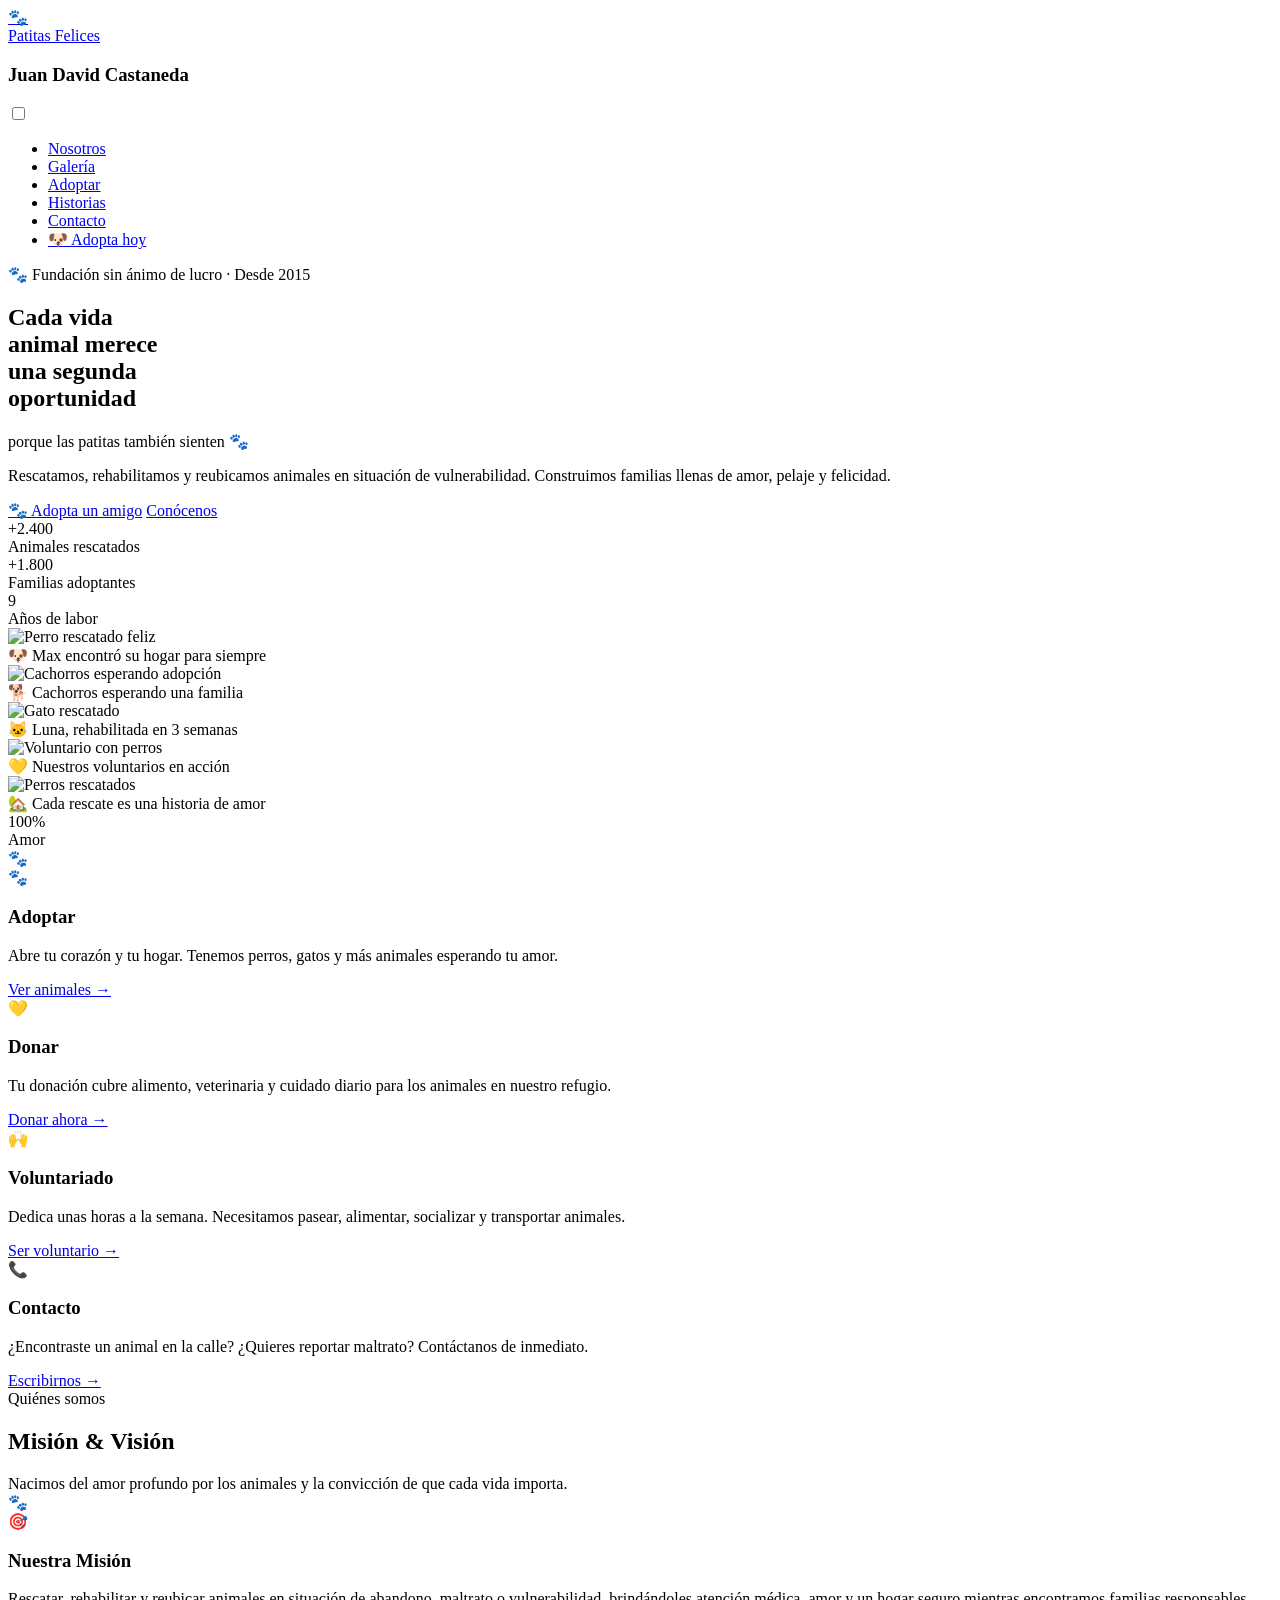
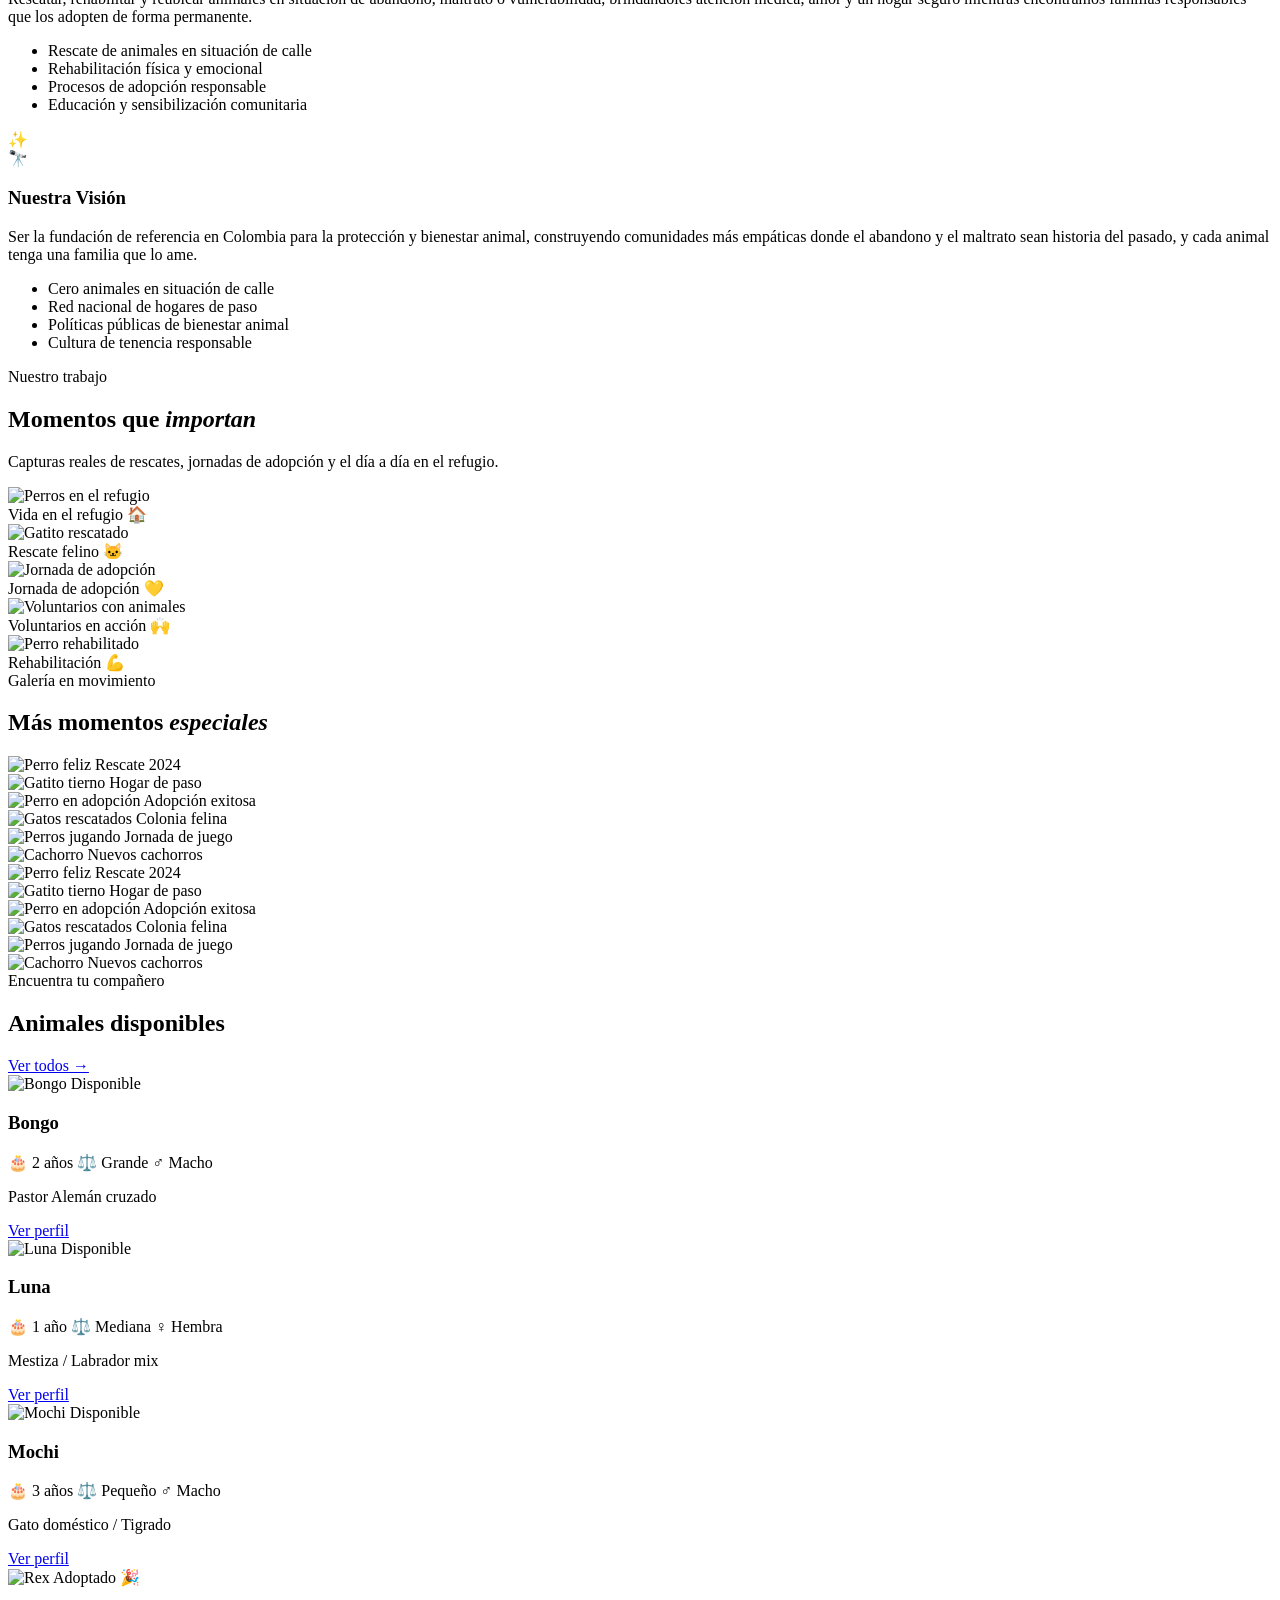
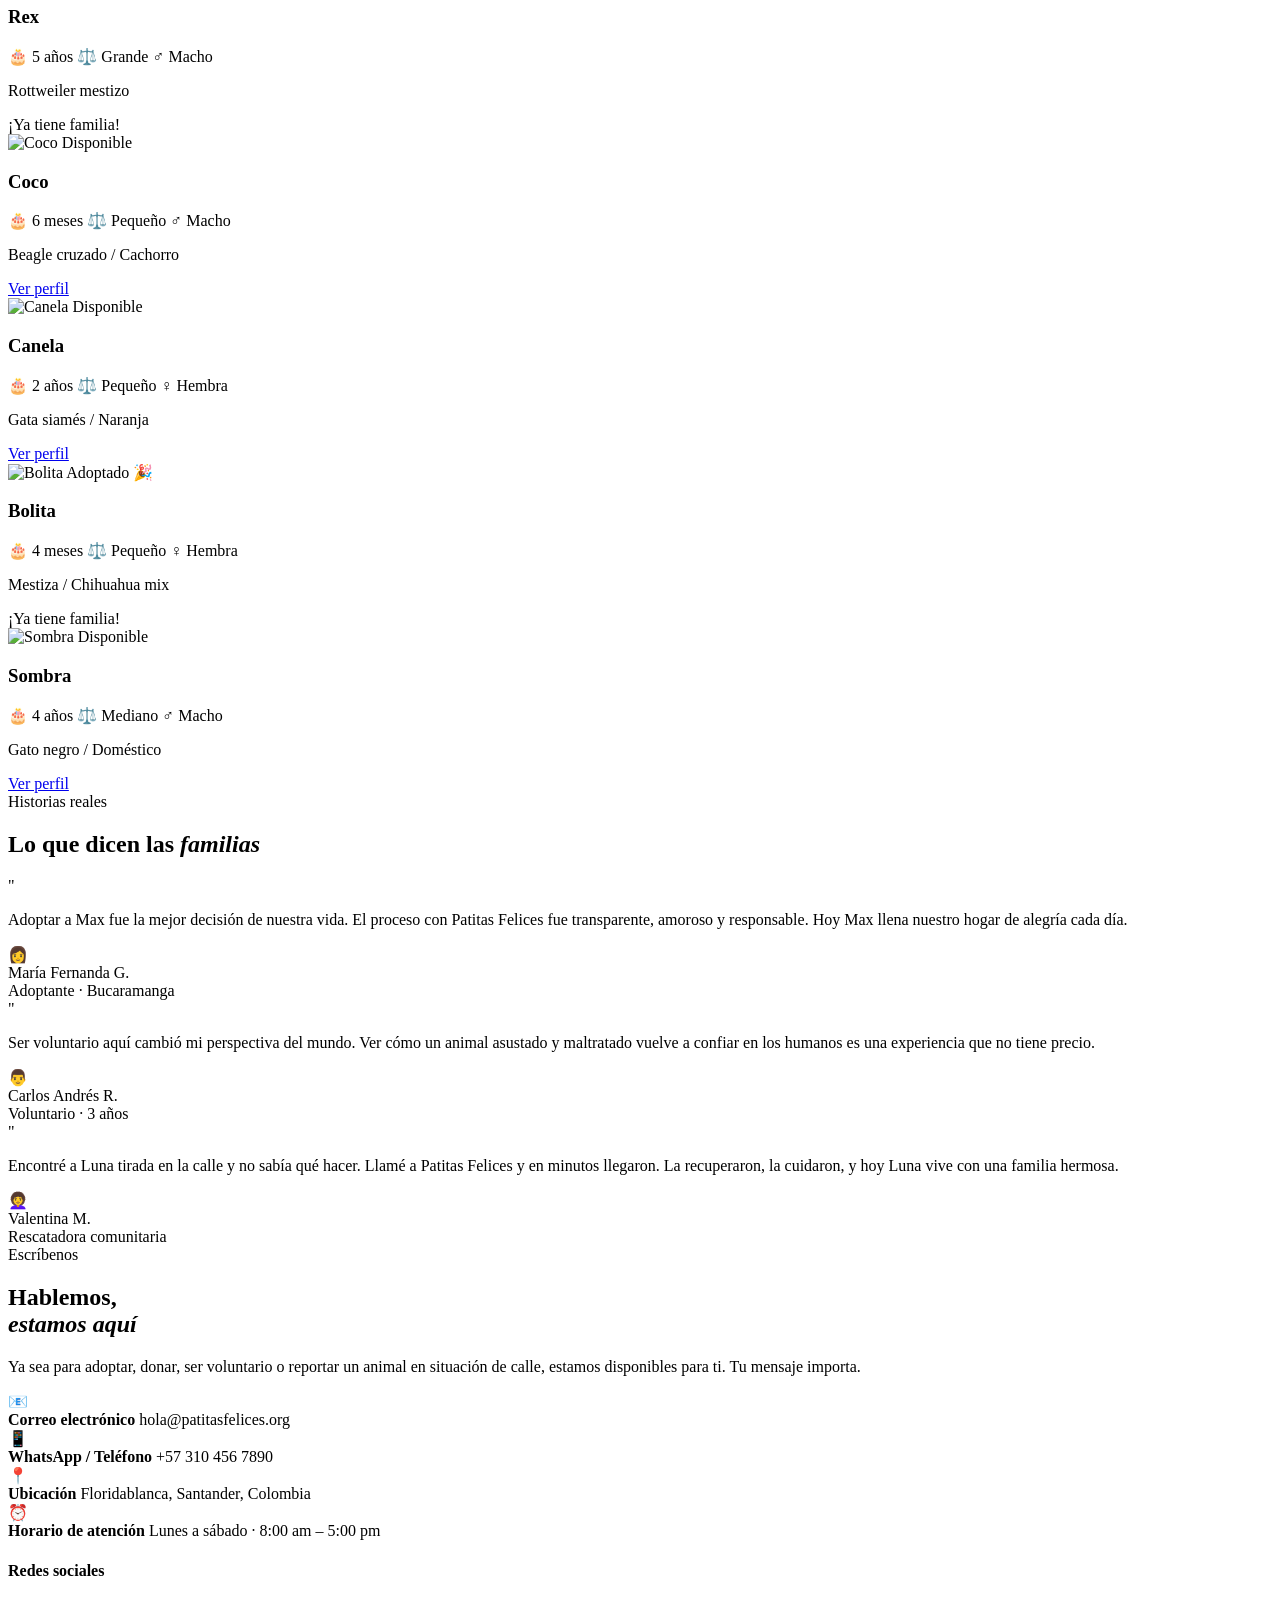
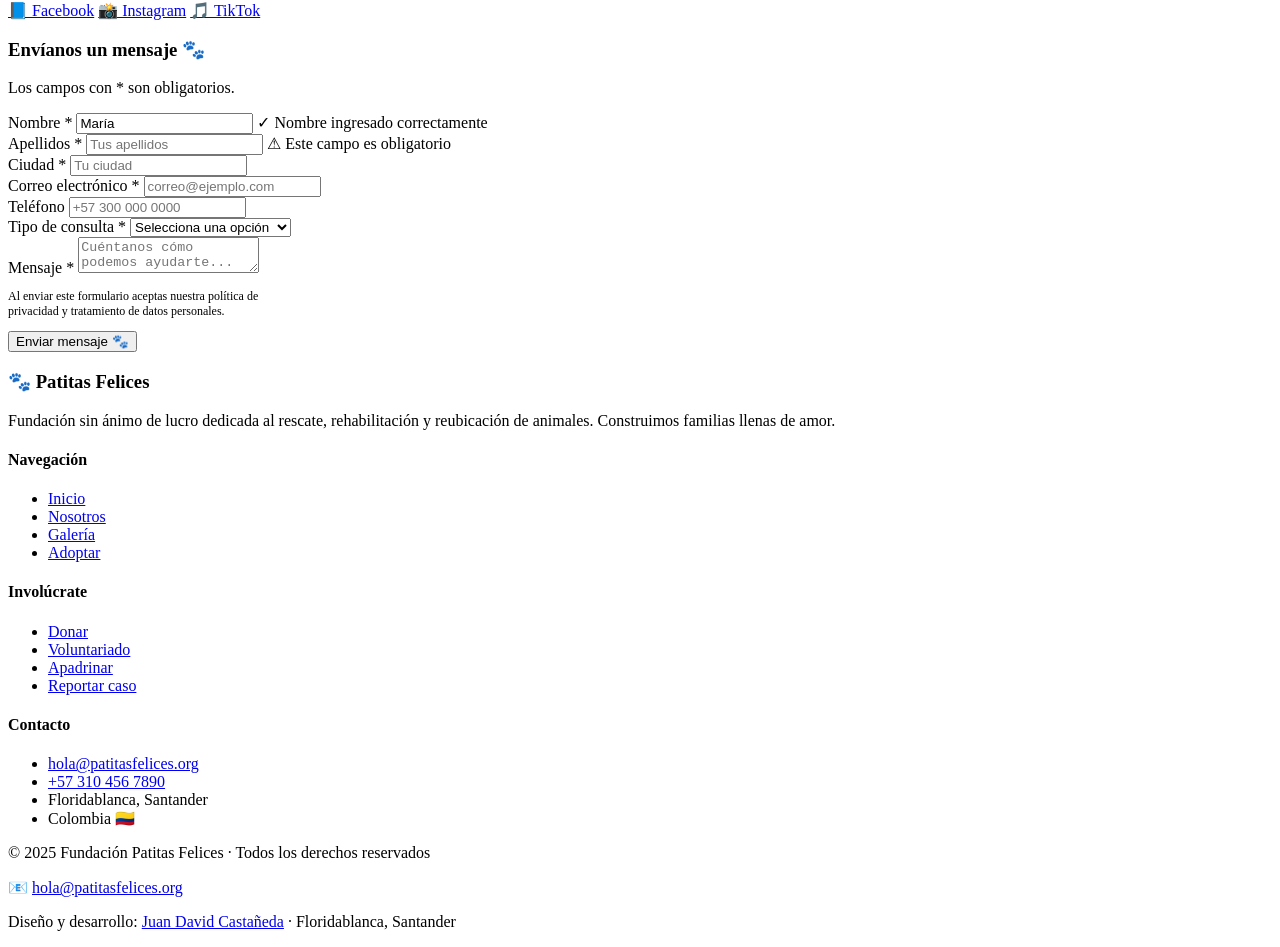
==== index.html @ 4c9fdf18 "Index.html" ====
<!DOCTYPE html>
<html lang="es">
<head>
  <meta charset="UTF-8">
  <meta name="viewport" content="width=device-width, initial-scale=1.0">
  <title>Fundación Patitas Felices — Rescate, Cuidado y Amor Animal</title>
  <meta name="description" content="Fundación sin ánimo de lucro dedicada al rescate, rehabilitación y reubicación de animales en situación de vulnerabilidad.">
  <link rel="stylesheet" href="css/style.css">
</head>
<body>

  <!-- ============================
       HEADER / NAV
       ============================ -->
  <header>
    <nav>
      <a href="#hero" class="nav-brand">
        <div class="nav-logo-icon">🐾</div>
        Patitas Felices
      </a>
      <h3>Juan David Castaneda</h3>

      <!-- Mobile checkbox hack -->
      <input type="checkbox" id="nav-toggle" class="nav-toggle" aria-hidden="true">
      <label for="nav-toggle" class="nav-hamburger" aria-label="Menú">
        <span></span><span></span><span></span>
      </label>

      <ul>
        <li><a href="#mision-vision">Nosotros</a></li>
        <li><a href="#galeria">Galería</a></li>
        <li><a href="#adoptar">Adoptar</a></li>
        <li><a href="#testimonios">Historias</a></li>
        <li><a href="#contacto">Contacto</a></li>
        <li><a href="#adoptar" class="btn-nav-cta">🐶 Adopta hoy</a></li>
      </ul>
    </nav>
  </header>

  <main>

    <!-- ============================
         HERO / BANNER PRINCIPAL
         ============================ -->
    <section id="hero">
      <div class="hero-bg-shape">
        <div class="hero-blob-1"></div>
        <div class="hero-blob-2"></div>
        <div class="hero-dots"></div>
      </div>

      <div class="hero-inner">

        <div class="hero-content">
          <span class="hero-eyebrow">🐾 Fundación sin ánimo de lucro · Desde 2015</span>
          <h1 class="hero-title">
            Cada vida<br>animal merece<br>una <span class="accent">segunda</span><br>oportunidad
          </h1>
          <p class="hero-tagline">porque las patitas también sienten 🐾</p>
          <p class="hero-desc">
            Rescatamos, rehabilitamos y reubicamos animales en situación de vulnerabilidad.
            Construimos familias llenas de amor, pelaje y felicidad.
          </p>
          <div class="hero-cta-group">
            <a href="#adoptar" class="btn btn-primary">🐾 Adopta un amigo</a>
            <a href="#mision-vision" class="btn btn-outline">Conócenos</a>
          </div>

          <div class="hero-stats">
            <div class="hero-stat-item">
              <div class="hero-stat-num">+2.400</div>
              <div class="hero-stat-label">Animales rescatados</div>
            </div>
            <div class="hero-stat-item">
              <div class="hero-stat-num">+1.800</div>
              <div class="hero-stat-label">Familias adoptantes</div>
            </div>
            <div class="hero-stat-item">
              <div class="hero-stat-num">9</div>
              <div class="hero-stat-label">Años de labor</div>
            </div>
          </div>
        </div>

        <div class="hero-visual">
          <div class="hero-carousel">
            <div class="hero-carousel-track">
              <!-- Slide 1 -->
              <div class="hero-carousel-slide">
                <img src="https://images.unsplash.com/photo-1587300003388-59208cc962cb?w=600&q=80" alt="Perro rescatado feliz">
                <div class="slide-caption">🐶 Max encontró su hogar para siempre</div>
              </div>
              <!-- Slide 2 -->
              <div class="hero-carousel-slide">
                <img src="https://images.unsplash.com/photo-1543466835-00a7907e9de1?w=600&q=80" alt="Cachorros esperando adopción">
                <div class="slide-caption">🐕 Cachorros esperando una familia</div>
              </div>
              <!-- Slide 3 -->
              <div class="hero-carousel-slide">
                <img src="https://images.unsplash.com/photo-1548546738-8509cb246ed3?w=600&q=80" alt="Gato rescatado">
                <div class="slide-caption">🐱 Luna, rehabilitada en 3 semanas</div>
              </div>
              <!-- Slide 4 -->
              <div class="hero-carousel-slide">
                <img src="https://images.unsplash.com/photo-1601758174493-45d0a4d3e407?w=600&q=80" alt="Voluntario con perros">
                <div class="slide-caption">💛 Nuestros voluntarios en acción</div>
              </div>
              <!-- Slide 5 -->
              <div class="hero-carousel-slide">
                <img src="https://images.unsplash.com/photo-1450778869180-41d0601e046e?w=600&q=80" alt="Perros rescatados">
                <div class="slide-caption">🏡 Cada rescate es una historia de amor</div>
              </div>
            </div>
          </div>

          <div class="carousel-dots">
            <span></span><span></span><span></span><span></span><span></span>
          </div>

          <div class="hero-badge">
            <div class="hero-badge-inner">100%<br>Amor<br>🐾</div>
          </div>
        </div>

      </div>
    </section>

    <!-- ============================
         RESUMEN / QUICK ACTIONS
         ============================ -->
    <section id="resumen">
      <div class="resumen-grid">
        <div class="resumen-card">
          <span class="resumen-icon">🐾</span>
          <h3>Adoptar</h3>
          <p>Abre tu corazón y tu hogar. Tenemos perros, gatos y más animales esperando tu amor.</p>
          <a href="#adoptar" class="btn-sm">Ver animales →</a>
        </div>
        <div class="resumen-card">
          <span class="resumen-icon">💛</span>
          <h3>Donar</h3>
          <p>Tu donación cubre alimento, veterinaria y cuidado diario para los animales en nuestro refugio.</p>
          <a href="#contacto" class="btn-sm">Donar ahora →</a>
        </div>
        <div class="resumen-card">
          <span class="resumen-icon">🙌</span>
          <h3>Voluntariado</h3>
          <p>Dedica unas horas a la semana. Necesitamos pasear, alimentar, socializar y transportar animales.</p>
          <a href="#contacto" class="btn-sm">Ser voluntario →</a>
        </div>
        <div class="resumen-card">
          <span class="resumen-icon">📞</span>
          <h3>Contacto</h3>
          <p>¿Encontraste un animal en la calle? ¿Quieres reportar maltrato? Contáctanos de inmediato.</p>
          <a href="#contacto" class="btn-sm">Escribirnos →</a>
        </div>
      </div>
    </section>

    <!-- ============================
         MISIÓN Y VISIÓN
         ============================ -->
    <section id="mision-vision">
      <div class="container">
        <div class="mv-header">
          <span class="label-tag">Quiénes somos</span>
          <h2 class="section-title">Misión & Visión</h2>
          <p class="section-subtitle" style="margin: 12px auto 0;">Nacimos del amor profundo por los animales y la convicción de que cada vida importa.</p>
        </div>

        <div class="mv-grid">

          <div class="mv-card mv-card-mision">
            <div class="mv-card-bg">🐾</div>
            <div class="mv-icon">🎯</div>
            <h3>Nuestra Misión</h3>
            <p>
              Rescatar, rehabilitar y reubicar animales en situación de abandono, maltrato o vulnerabilidad,
              brindándoles atención médica, amor y un hogar seguro mientras encontramos familias responsables
              que los adopten de forma permanente.
            </p>
            <ul>
              <li>Rescate de animales en situación de calle</li>
              <li>Rehabilitación física y emocional</li>
              <li>Procesos de adopción responsable</li>
              <li>Educación y sensibilización comunitaria</li>
            </ul>
          </div>

          <div class="mv-card mv-card-vision">
            <div class="mv-card-bg">✨</div>
            <div class="mv-icon">🔭</div>
            <h3>Nuestra Visión</h3>
            <p>
              Ser la fundación de referencia en Colombia para la protección y bienestar animal,
              construyendo comunidades más empáticas donde el abandono y el maltrato sean historia
              del pasado, y cada animal tenga una familia que lo ame.
            </p>
            <ul>
              <li>Cero animales en situación de calle</li>
              <li>Red nacional de hogares de paso</li>
              <li>Políticas públicas de bienestar animal</li>
              <li>Cultura de tenencia responsable</li>
            </ul>
          </div>

        </div>
      </div>
    </section>

    <!-- ============================
         GALERÍA / MOSAICO
         ============================ -->
    <section id="galeria">
      <div class="container">
        <div class="galeria-header">
          <span class="label-tag">Nuestro trabajo</span>
          <h2 class="section-title">Momentos que <em style="font-style:italic;color:var(--terracotta)">importan</em></h2>
          <p class="section-subtitle">Capturas reales de rescates, jornadas de adopción y el día a día en el refugio.</p>
        </div>

        <div class="galeria-mosaic">
          <div class="galeria-item">
            <img src="https://images.unsplash.com/photo-1548199973-03cce0bbc87b?w=800&q=80" alt="Perros en el refugio">
            <div class="galeria-overlay"><span>Vida en el refugio 🏠</span></div>
          </div>
          <div class="galeria-item">
            <img src="https://images.unsplash.com/photo-1592754862816-1a21a4ea2281?w=400&q=80" alt="Gatito rescatado">
            <div class="galeria-overlay"><span>Rescate felino 🐱</span></div>
          </div>
          <div class="galeria-item">
            <img src="https://images.unsplash.com/photo-1529429617124-95b109e86bb8?w=400&q=80" alt="Jornada de adopción">
            <div class="galeria-overlay"><span>Jornada de adopción 💛</span></div>
          </div>
          <div class="galeria-item">
            <img src="https://images.unsplash.com/photo-1601758174493-45d0a4d3e407?w=600&q=80" alt="Voluntarios con animales">
            <div class="galeria-overlay"><span>Voluntarios en acción 🙌</span></div>
          </div>
          <div class="galeria-item">
            <img src="https://images.unsplash.com/photo-1518717758536-85ae29035b6d?w=400&q=80" alt="Perro rehabilitado">
            <div class="galeria-overlay"><span>Rehabilitación 💪</span></div>
          </div>
        </div>
      </div>
    </section>

    <!-- ============================
         CARRUSEL SECUNDARIO
         ============================ -->
    <section id="carrusel-secundario">
      <div class="carrusel-sec-header">
        <span class="label-tag">Galería en movimiento</span>
        <h2 class="section-title">Más momentos <span style="font-style:italic;color:var(--sage)">especiales</span></h2>
      </div>

      <div class="carrusel-track-wrap">
        <div class="carrusel-track">
          <!-- Set 1 -->
          <div class="cs-slide">
            <img src="https://images.unsplash.com/photo-1587300003388-59208cc962cb?w=400&q=75" alt="Perro feliz">
            <span class="cs-label">Rescate 2024</span>
          </div>
          <div class="cs-slide">
            <img src="https://images.unsplash.com/photo-1615789591457-74a63395c990?w=400&q=75" alt="Gatito tierno">
            <span class="cs-label">Hogar de paso</span>
          </div>
          <div class="cs-slide">
            <img src="https://images.unsplash.com/photo-1537151625747-768eb6cf92b2?w=400&q=75" alt="Perro en adopción">
            <span class="cs-label">Adopción exitosa</span>
          </div>
          <div class="cs-slide">
            <img src="https://images.unsplash.com/photo-1548802673-380ab8ebc7b7?w=400&q=75" alt="Gatos rescatados">
            <span class="cs-label">Colonia felina</span>
          </div>
          <div class="cs-slide">
            <img src="https://images.unsplash.com/photo-1517423440428-a5a00ad493e8?w=400&q=75" alt="Perros jugando">
            <span class="cs-label">Jornada de juego</span>
          </div>
          <div class="cs-slide">
            <img src="https://images.unsplash.com/photo-1596492784531-6e6eb5ea9993?w=400&q=75" alt="Cachorro">
            <span class="cs-label">Nuevos cachorros</span>
          </div>
          <!-- Set 2 (duplicado para scroll infinito) -->
          <div class="cs-slide">
            <img src="https://images.unsplash.com/photo-1587300003388-59208cc962cb?w=400&q=75" alt="Perro feliz">
            <span class="cs-label">Rescate 2024</span>
          </div>
          <div class="cs-slide">
            <img src="https://images.unsplash.com/photo-1615789591457-74a63395c990?w=400&q=75" alt="Gatito tierno">
            <span class="cs-label">Hogar de paso</span>
          </div>
          <div class="cs-slide">
            <img src="https://images.unsplash.com/photo-1537151625747-768eb6cf92b2?w=400&q=75" alt="Perro en adopción">
            <span class="cs-label">Adopción exitosa</span>
          </div>
          <div class="cs-slide">
            <img src="https://images.unsplash.com/photo-1548802673-380ab8ebc7b7?w=400&q=75" alt="Gatos rescatados">
            <span class="cs-label">Colonia felina</span>
          </div>
          <div class="cs-slide">
            <img src="https://images.unsplash.com/photo-1517423440428-a5a00ad493e8?w=400&q=75" alt="Perros jugando">
            <span class="cs-label">Jornada de juego</span>
          </div>
          <div class="cs-slide">
            <img src="https://images.unsplash.com/photo-1596492784531-6e6eb5ea9993?w=400&q=75" alt="Cachorro">
            <span class="cs-label">Nuevos cachorros</span>
          </div>
        </div>
      </div>
    </section>

    <!-- ============================
         ADOPTAR / CATÁLOGO
         ============================ -->
    <section id="adoptar">
      <div class="container">
        <div class="adoptar-header">
          <div>
            <span class="label-tag">Encuentra tu compañero</span>
            <h2 class="section-title">Animales disponibles</h2>
          </div>
          <a href="#contacto" class="btn btn-primary">Ver todos →</a>
        </div>

        <div class="animals-grid">

          <!-- Card 1 -->
          <div class="animal-card">
            <div class="animal-img-wrap">
              <img src="https://images.unsplash.com/photo-1587300003388-59208cc962cb?w=400&q=75" alt="Bongo">
              <span class="animal-status status-available">Disponible</span>
            </div>
            <div class="animal-body">
              <h3 class="animal-name">Bongo</h3>
              <div class="animal-meta">
                <span class="animal-meta-item">🎂 2 años</span>
                <span class="animal-meta-item">⚖️ Grande</span>
                <span class="animal-meta-item">♂️ Macho</span>
              </div>
              <p class="animal-breed">Pastor Alemán cruzado</p>
              <a href="perfil-animal.html" class="btn-perfil">Ver perfil</a>
            </div>
          </div>

          <!-- Card 2 -->
          <div class="animal-card">
            <div class="animal-img-wrap">
              <img src="https://images.unsplash.com/photo-1543466835-00a7907e9de1?w=400&q=75" alt="Luna">
              <span class="animal-status status-available">Disponible</span>
            </div>
            <div class="animal-body">
              <h3 class="animal-name">Luna</h3>
              <div class="animal-meta">
                <span class="animal-meta-item">🎂 1 año</span>
                <span class="animal-meta-item">⚖️ Mediana</span>
                <span class="animal-meta-item">♀️ Hembra</span>
              </div>
              <p class="animal-breed">Mestiza / Labrador mix</p>
              <a href="perfil-animal.html" class="btn-perfil">Ver perfil</a>
            </div>
          </div>

          <!-- Card 3 -->
          <div class="animal-card">
            <div class="animal-img-wrap">
              <img src="https://images.unsplash.com/photo-1548546738-8509cb246ed3?w=400&q=75" alt="Mochi">
              <span class="animal-status status-available">Disponible</span>
            </div>
            <div class="animal-body">
              <h3 class="animal-name">Mochi</h3>
              <div class="animal-meta">
                <span class="animal-meta-item">🎂 3 años</span>
                <span class="animal-meta-item">⚖️ Pequeño</span>
                <span class="animal-meta-item">♂️ Macho</span>
              </div>
              <p class="animal-breed">Gato doméstico / Tigrado</p>
              <a href="perfil-animal.html" class="btn-perfil">Ver perfil</a>
            </div>
          </div>

          <!-- Card 4 -->
          <div class="animal-card adopted">
            <div class="animal-img-wrap">
              <img src="https://images.unsplash.com/photo-1537151625747-768eb6cf92b2?w=400&q=75" alt="Rex">
              <span class="animal-status status-adopted">Adoptado 🎉</span>
            </div>
            <div class="animal-body">
              <h3 class="animal-name">Rex</h3>
              <div class="animal-meta">
                <span class="animal-meta-item">🎂 5 años</span>
                <span class="animal-meta-item">⚖️ Grande</span>
                <span class="animal-meta-item">♂️ Macho</span>
              </div>
              <p class="animal-breed">Rottweiler mestizo</p>
              <span class="btn-perfil">¡Ya tiene familia!</span>
            </div>
          </div>

          <!-- Card 5 -->
          <div class="animal-card">
            <div class="animal-img-wrap">
              <img src="https://images.unsplash.com/photo-1518717758536-85ae29035b6d?w=400&q=75" alt="Coco">
              <span class="animal-status status-available">Disponible</span>
            </div>
            <div class="animal-body">
              <h3 class="animal-name">Coco</h3>
              <div class="animal-meta">
                <span class="animal-meta-item">🎂 6 meses</span>
                <span class="animal-meta-item">⚖️ Pequeño</span>
                <span class="animal-meta-item">♂️ Macho</span>
              </div>
              <p class="animal-breed">Beagle cruzado / Cachorro</p>
              <a href="perfil-animal.html" class="btn-perfil">Ver perfil</a>
            </div>
          </div>

          <!-- Card 6 -->
          <div class="animal-card">
            <div class="animal-img-wrap">
              <img src="https://images.unsplash.com/photo-1615789591457-74a63395c990?w=400&q=75" alt="Canela">
              <span class="animal-status status-available">Disponible</span>
            </div>
            <div class="animal-body">
              <h3 class="animal-name">Canela</h3>
              <div class="animal-meta">
                <span class="animal-meta-item">🎂 2 años</span>
                <span class="animal-meta-item">⚖️ Pequeño</span>
                <span class="animal-meta-item">♀️ Hembra</span>
              </div>
              <p class="animal-breed">Gata siamés / Naranja</p>
              <a href="perfil-animal.html" class="btn-perfil">Ver perfil</a>
            </div>
          </div>

          <!-- Card 7 -->
          <div class="animal-card adopted">
            <div class="animal-img-wrap">
              <img src="https://images.unsplash.com/photo-1596492784531-6e6eb5ea9993?w=400&q=75" alt="Bolita">
              <span class="animal-status status-adopted">Adoptado 🎉</span>
            </div>
            <div class="animal-body">
              <h3 class="animal-name">Bolita</h3>
              <div class="animal-meta">
                <span class="animal-meta-item">🎂 4 meses</span>
                <span class="animal-meta-item">⚖️ Pequeño</span>
                <span class="animal-meta-item">♀️ Hembra</span>
              </div>
              <p class="animal-breed">Mestiza / Chihuahua mix</p>
              <span class="btn-perfil">¡Ya tiene familia!</span>
            </div>
          </div>

          <!-- Card 8 -->
          <div class="animal-card">
            <div class="animal-img-wrap">
              <img src="https://images.unsplash.com/photo-1548802673-380ab8ebc7b7?w=400&q=75" alt="Sombra">
              <span class="animal-status status-available">Disponible</span>
            </div>
            <div class="animal-body">
              <h3 class="animal-name">Sombra</h3>
              <div class="animal-meta">
                <span class="animal-meta-item">🎂 4 años</span>
                <span class="animal-meta-item">⚖️ Mediano</span>
                <span class="animal-meta-item">♂️ Macho</span>
              </div>
              <p class="animal-breed">Gato negro / Doméstico</p>
              <a href="perfil-animal.html" class="btn-perfil">Ver perfil</a>
            </div>
          </div>

        </div>
      </div>
    </section>

    <!-- ============================
         TESTIMONIOS
         ============================ -->
    <section id="testimonios">
      <div class="container">
        <div class="testimonios-header">
          <span class="label-tag">Historias reales</span>
          <h2 class="section-title">Lo que dicen las <em style="font-style:italic;">familias</em></h2>
        </div>

        <div class="testimonios-grid">

          <div class="testimonio-card">
            <div class="testimonio-quote">"</div>
            <p class="testimonio-text">
              Adoptar a Max fue la mejor decisión de nuestra vida. El proceso con Patitas Felices fue transparente,
              amoroso y responsable. Hoy Max llena nuestro hogar de alegría cada día.
            </p>
            <div class="testimonio-author">
              <div class="testimonio-avatar">👩</div>
              <div>
                <div class="testimonio-name">María Fernanda G.</div>
                <div class="testimonio-role">Adoptante · Bucaramanga</div>
              </div>
            </div>
          </div>

          <div class="testimonio-card">
            <div class="testimonio-quote">"</div>
            <p class="testimonio-text">
              Ser voluntario aquí cambió mi perspectiva del mundo. Ver cómo un animal asustado y maltratado
              vuelve a confiar en los humanos es una experiencia que no tiene precio.
            </p>
            <div class="testimonio-author">
              <div class="testimonio-avatar">👨</div>
              <div>
                <div class="testimonio-name">Carlos Andrés R.</div>
                <div class="testimonio-role">Voluntario · 3 años</div>
              </div>
            </div>
          </div>

          <div class="testimonio-card">
            <div class="testimonio-quote">"</div>
            <p class="testimonio-text">
              Encontré a Luna tirada en la calle y no sabía qué hacer. Llamé a Patitas Felices y en minutos
              llegaron. La recuperaron, la cuidaron, y hoy Luna vive con una familia hermosa.
            </p>
            <div class="testimonio-author">
              <div class="testimonio-avatar">👩‍🦱</div>
              <div>
                <div class="testimonio-name">Valentina M.</div>
                <div class="testimonio-role">Rescatadora comunitaria</div>
              </div>
            </div>
          </div>

        </div>
      </div>
    </section>

    <!-- ============================
         CONTACTO
         ============================ -->
    <section id="contacto">
      <div class="container">
        <div class="contacto-inner">

          <div class="contacto-info">
            <span class="label-tag">Escríbenos</span>
            <h2>Hablemos, <br><em style="font-style:italic;color:var(--terracotta)">estamos aquí</em></h2>
            <p>
              Ya sea para adoptar, donar, ser voluntario o reportar un animal en situación de calle,
              estamos disponibles para ti. Tu mensaje importa.
            </p>

            <div class="contacto-items">
              <div class="contacto-item">
                <div class="contacto-item-icon">📧</div>
                <div class="contacto-item-body">
                  <strong>Correo electrónico</strong>
                  <span>hola@patitasfelices.org</span>
                </div>
              </div>
              <div class="contacto-item">
                <div class="contacto-item-icon">📱</div>
                <div class="contacto-item-body">
                  <strong>WhatsApp / Teléfono</strong>
                  <span>+57 310 456 7890</span>
                </div>
              </div>
              <div class="contacto-item">
                <div class="contacto-item-icon">📍</div>
                <div class="contacto-item-body">
                  <strong>Ubicación</strong>
                  <span>Floridablanca, Santander, Colombia</span>
                </div>
              </div>
              <div class="contacto-item">
                <div class="contacto-item-icon">⏰</div>
                <div class="contacto-item-body">
                  <strong>Horario de atención</strong>
                  <span>Lunes a sábado · 8:00 am – 5:00 pm</span>
                </div>
              </div>
            </div>

            <div class="redes-sociales">
              <h4>Redes sociales</h4>
              <div class="redes-grid">
                <a href="#" class="red-btn">📘 Facebook</a>
                <a href="#" class="red-btn">📸 Instagram</a>
                <a href="#" class="red-btn">🎵 TikTok</a>
              </div>
            </div>
          </div>

          <!-- FORMULARIO -->
          <div class="form-card">
            <h3>Envíanos un mensaje 🐾</h3>

            <!-- Nota: Los estados .error y .success en algunos campos muestran cómo se vería la validación visual (CSS puro) -->
            <p class="form-note">Los campos con <span style="color:var(--terracotta)">*</span> son obligatorios.</p>

            <form action="#" method="post" novalidate>
              <div class="form-row">

                <div class="form-group success">
                  <label for="nombre">Nombre <span class="required-mark">*</span></label>
                  <input type="text" id="nombre" name="nombre" placeholder="Tu nombre" value="María" required>
                  <span class="field-hint">✓ Nombre ingresado correctamente</span>
                </div>

                <div class="form-group error">
                  <label for="apellidos">Apellidos <span class="required-mark">*</span></label>
                  <input type="text" id="apellidos" name="apellidos" placeholder="Tus apellidos" required>
                  <span class="field-hint">⚠ Este campo es obligatorio</span>
                </div>

                <div class="form-group">
                  <label for="ciudad">Ciudad <span class="required-mark">*</span></label>
                  <input type="text" id="ciudad" name="ciudad" placeholder="Tu ciudad" required>
                </div>

                <div class="form-group">
                  <label for="email">Correo electrónico <span class="required-mark">*</span></label>
                  <input type="email" id="email" name="email" placeholder="correo@ejemplo.com" required>
                </div>

                <div class="form-group">
                  <label for="telefono">Teléfono</label>
                  <input type="tel" id="telefono" name="telefono" placeholder="+57 300 000 0000">
                </div>

                <div class="form-group">
                  <label for="tipo">Tipo de consulta <span class="required-mark">*</span></label>
                  <select id="tipo" name="tipo" required>
                    <option value="" disabled selected>Selecciona una opción</option>
                    <option value="adopcion">🐾 Adopción</option>
                    <option value="donacion">💛 Donación</option>
                    <option value="voluntariado">🙌 Voluntariado</option>
                    <option value="info">ℹ️ Información general</option>
                    <option value="otro">✉️ Otro</option>
                  </select>
                </div>

                <div class="form-group full">
                  <label for="mensaje">Mensaje <span class="required-mark">*</span></label>
                  <textarea id="mensaje" name="mensaje" placeholder="Cuéntanos cómo podemos ayudarte..." required></textarea>
                </div>

              </div>

              <div class="form-submit-row">
                <p style="font-size:0.75rem;color:var(--text-soft);max-width:280px;">
                  Al enviar este formulario aceptas nuestra política de privacidad y tratamiento de datos personales.
                </p>
                <button type="submit" class="btn btn-primary">Enviar mensaje 🐾</button>
              </div>
            </form>
          </div>

        </div>
      </div>
    </section>

  </main>

  <!-- ============================
       FOOTER
       ============================ -->
  <footer>
    <div class="footer-inner">
      <div class="footer-top">

        <div class="footer-brand">
          <h3>🐾 Patitas Felices</h3>
          <p>Fundación sin ánimo de lucro dedicada al rescate, rehabilitación y reubicación de animales. Construimos familias llenas de amor.</p>
        </div>

        <div class="footer-links">
          <h4>Navegación</h4>
          <ul>
            <li><a href="#hero">Inicio</a></li>
            <li><a href="#mision-vision">Nosotros</a></li>
            <li><a href="#galeria">Galería</a></li>
            <li><a href="#adoptar">Adoptar</a></li>
          </ul>
        </div>

        <div class="footer-links">
          <h4>Involúcrate</h4>
          <ul>
            <li><a href="#contacto">Donar</a></li>
            <li><a href="#contacto">Voluntariado</a></li>
            <li><a href="perfil-animal.html">Apadrinar</a></li>
            <li><a href="#contacto">Reportar caso</a></li>
          </ul>
        </div>

        <div class="footer-links">
          <h4>Contacto</h4>
          <ul>
            <li><a href="mailto:hola@patitasfelices.org">hola@patitasfelices.org</a></li>
            <li><a href="tel:+573104567890">+57 310 456 7890</a></li>
            <li>Floridablanca, Santander</li>
            <li>Colombia 🇨🇴</li>
          </ul>
        </div>

      </div>

      <div class="footer-bottom">
        <p>© 2025 Fundación Patitas Felices · Todos los derechos reservados</p>
        <div class="footer-email">
          <span>📧</span>
          <a href="mailto:hola@patitasfelices.org">hola@patitasfelices.org</a>
        </div>
        <p>Diseño y desarrollo: <a href="#">Juan David Castañeda</a> · Floridablanca, Santander</p>
      </div>
    </div>
  </footer>

</body>
</html>
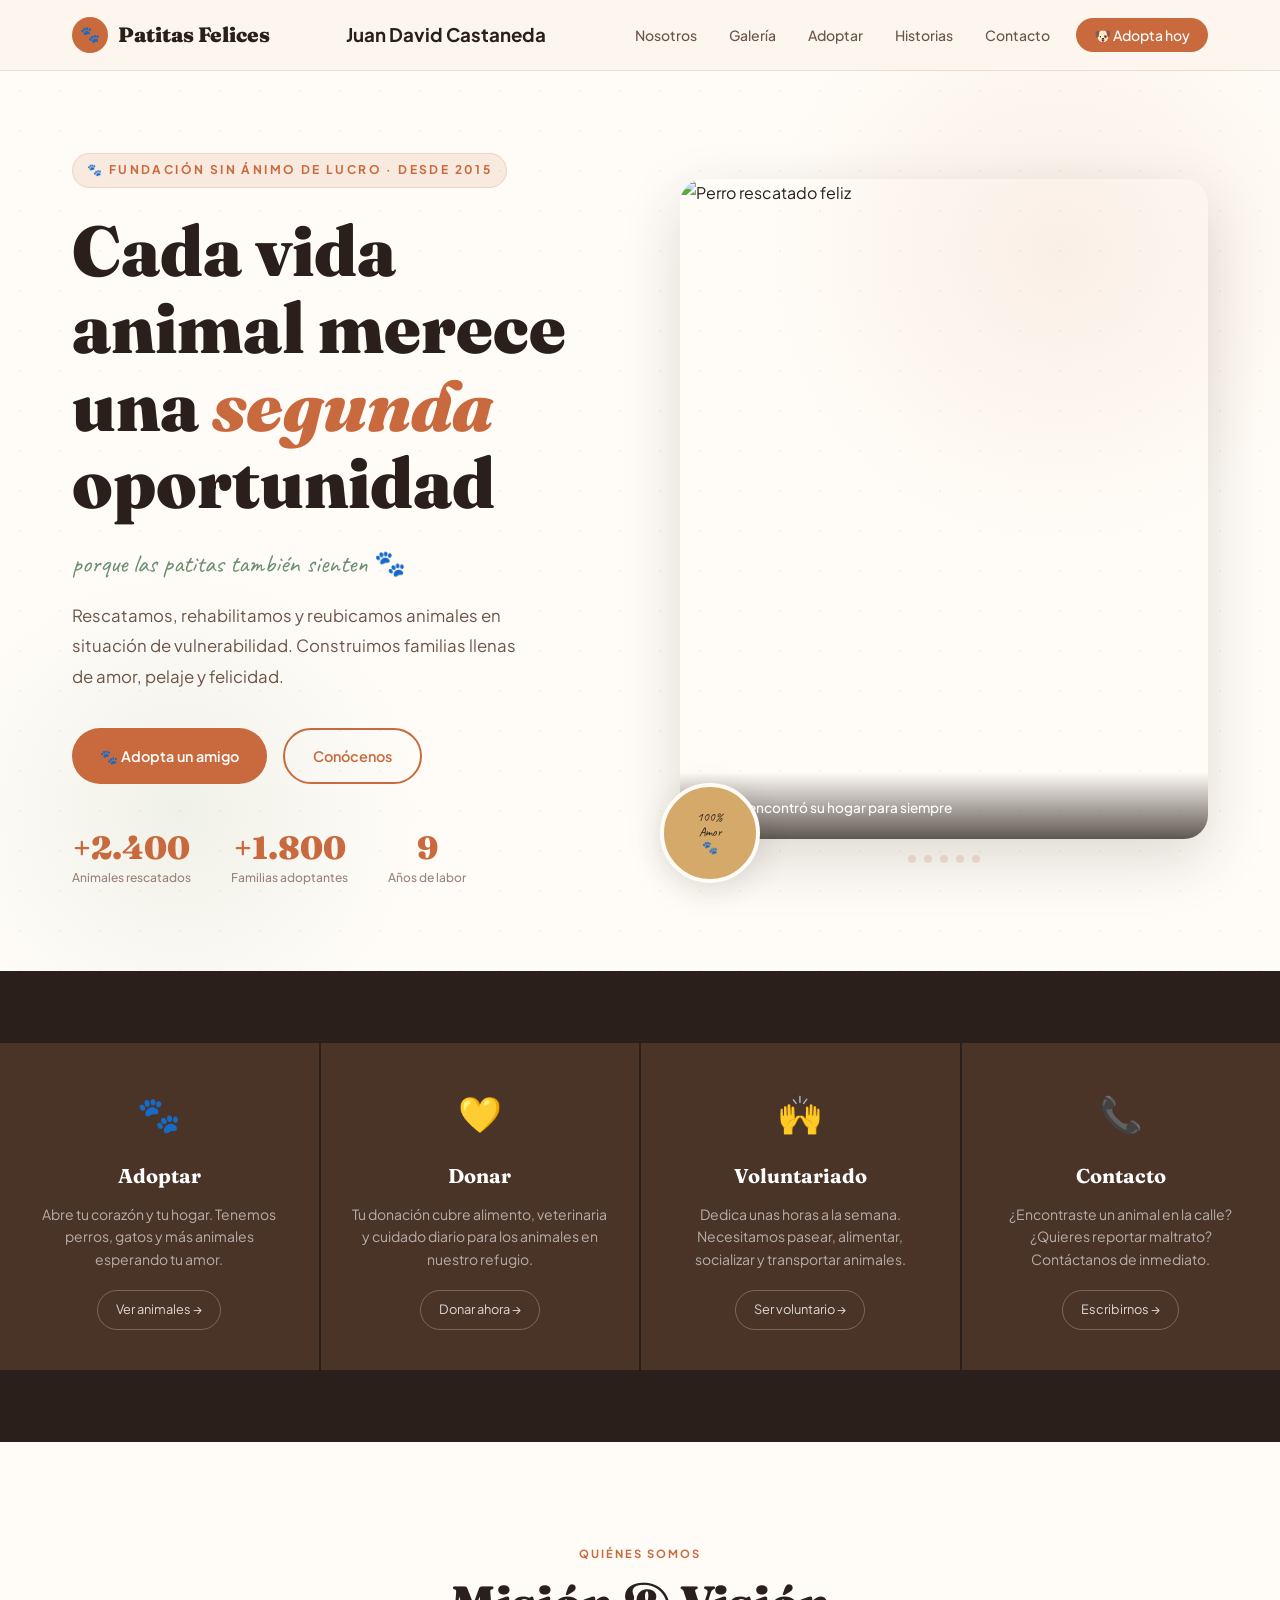
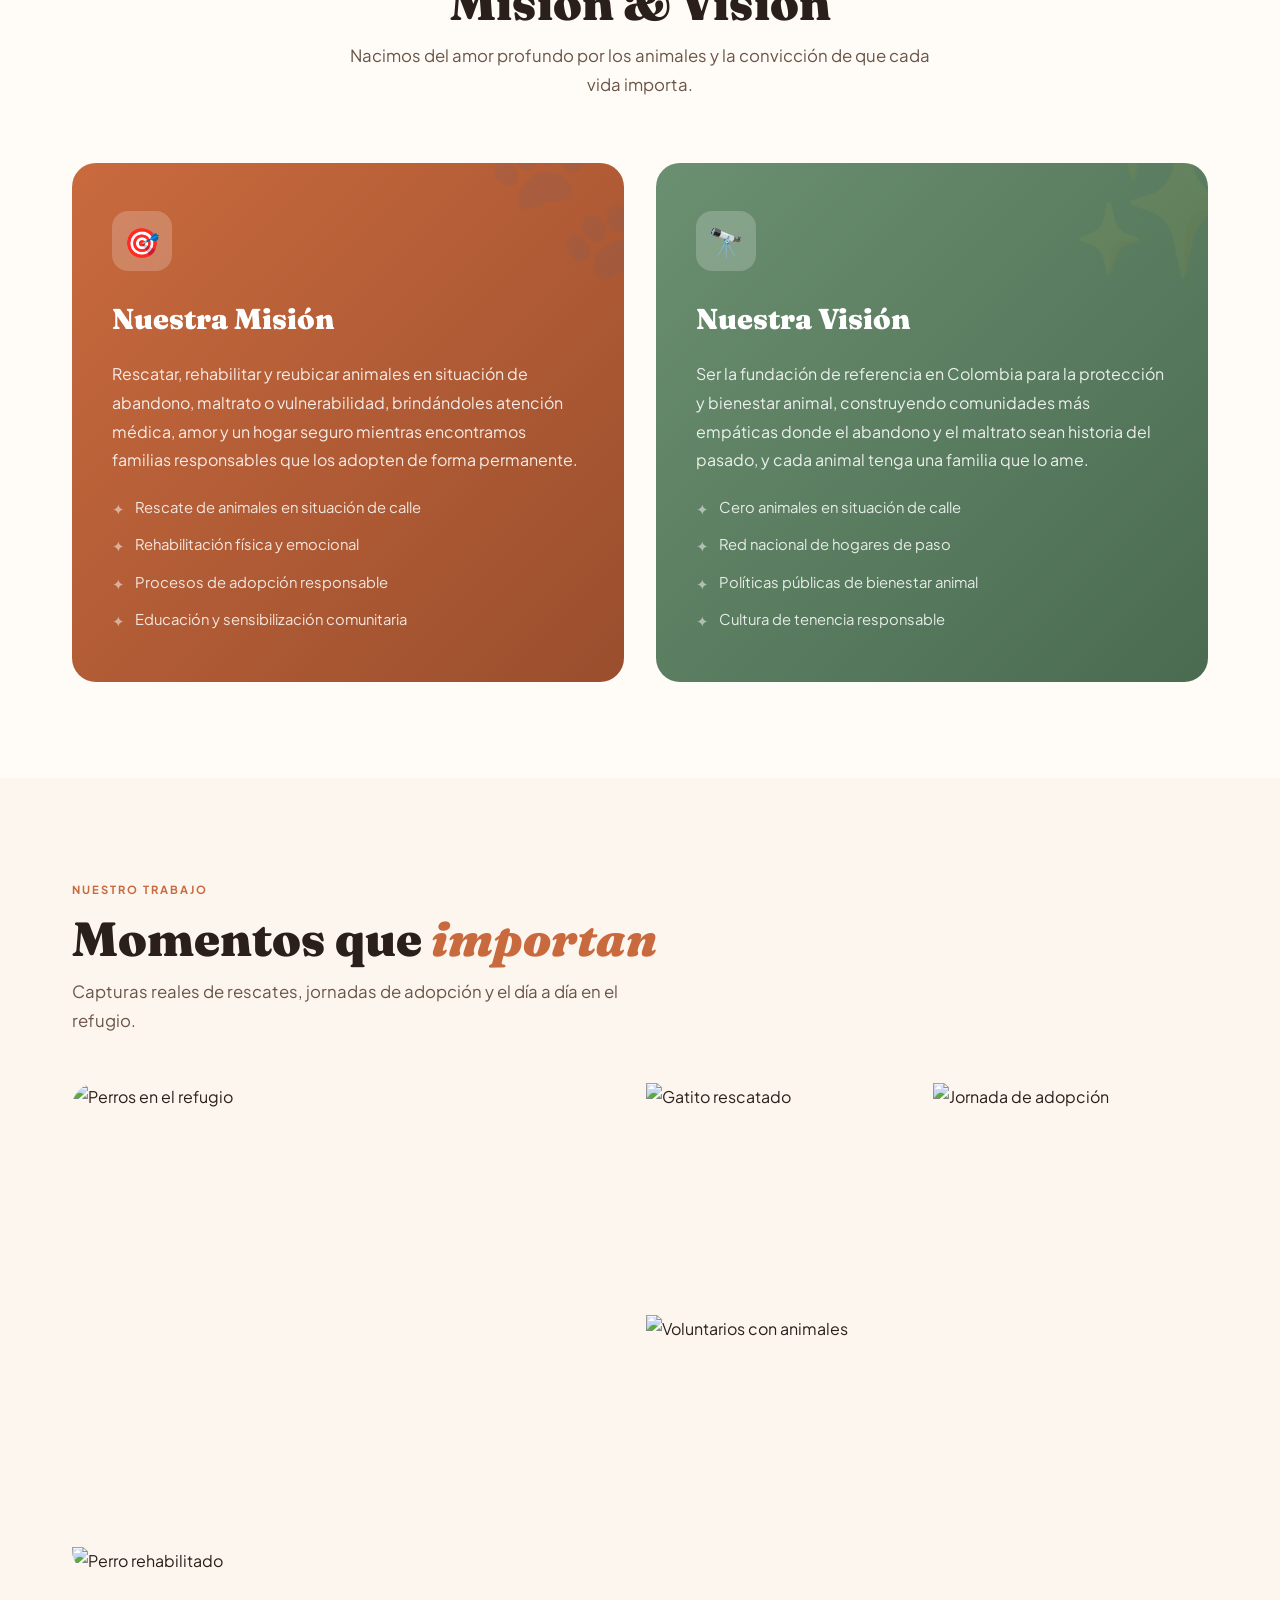
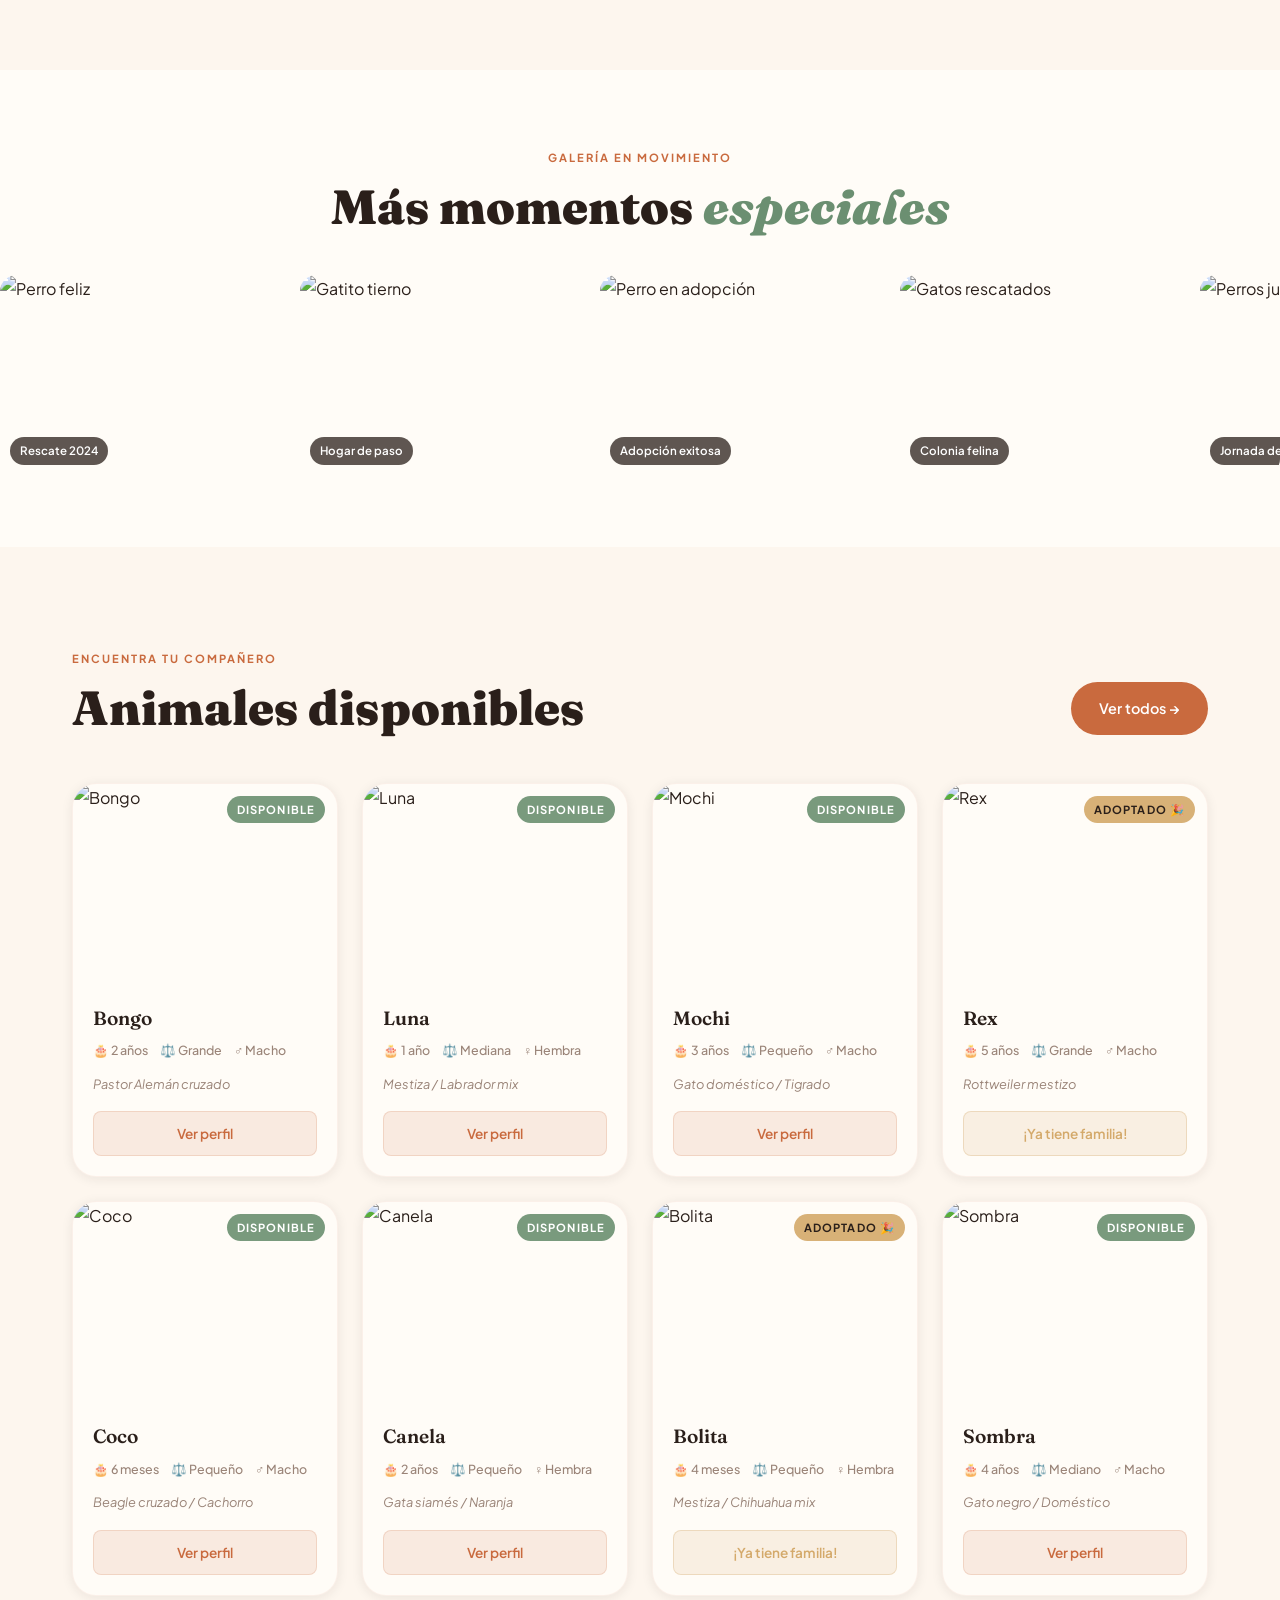
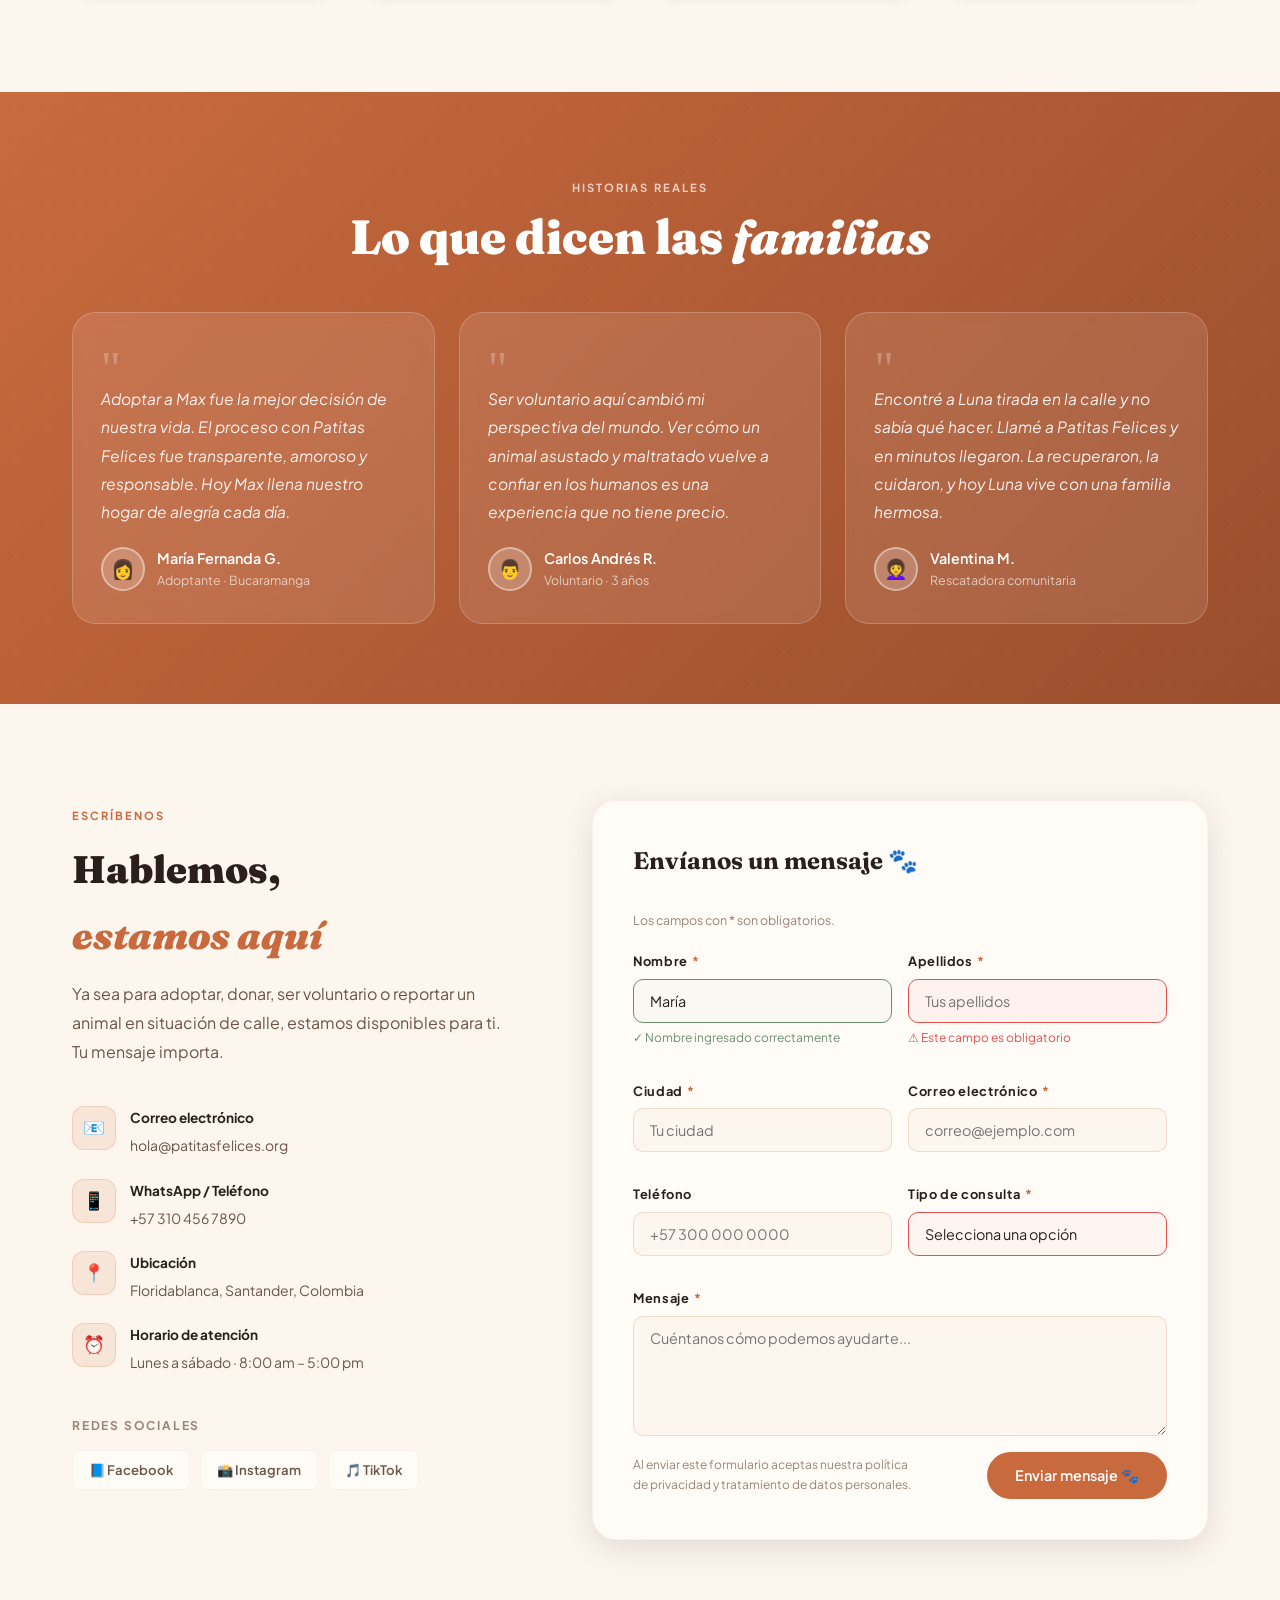
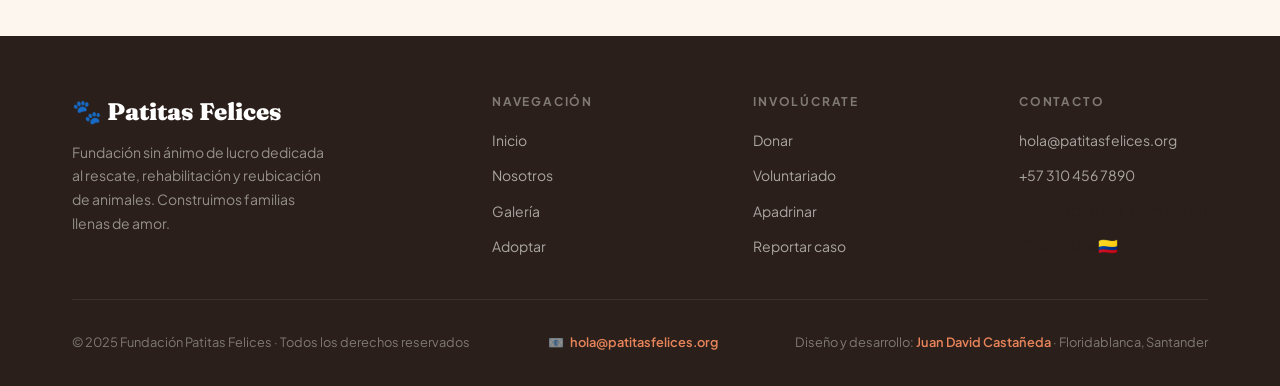
==== commit b998c9e1: "Readme Css Index.html" ====
--- a/index.html
+++ b/index.html
@@ -14,7 +14,7 @@
        ============================ -->
   <header>
     <nav>
-      <a href="#hero" class="nav-brand">
+      <a href="#Juan_David" class="nav-brand">
         <div class="nav-logo-icon">🐾</div>
         Patitas Felices
       </a>
@@ -40,73 +40,73 @@
   <main>
 
     <!-- ============================
-         HERO / BANNER PRINCIPAL
+         Juan_David / BANNER PRINCIPAL
          ============================ -->
-    <section id="hero">
-      <div class="hero-bg-shape">
-        <div class="hero-blob-1"></div>
-        <div class="hero-blob-2"></div>
-        <div class="hero-dots"></div>
-      </div>
-
-      <div class="hero-inner">
-
-        <div class="hero-content">
-          <span class="hero-eyebrow">🐾 Fundación sin ánimo de lucro · Desde 2015</span>
-          <h1 class="hero-title">
+    <section id="Juan_David">
+      <div class="Juan_David-bg-shape">
+        <div class="juan-mascota-1"></div>
+        <div class="juan-mascota-2"></div>
+        <div class="Juan_David-dots"></div>
+      </div>
+
+      <div class="Juan_David-inner">
+
+        <div class="Juan_David-content">
+          <span class="Juan_David-eyebrow">🐾 Fundación sin ánimo de lucro · Desde 2015</span>
+          <h1 class="Juan_David-title">
             Cada vida<br>animal merece<br>una <span class="accent">segunda</span><br>oportunidad
           </h1>
-          <p class="hero-tagline">porque las patitas también sienten 🐾</p>
-          <p class="hero-desc">
+          <p class="Juan_David-tagline">porque las patitas también sienten 🐾</p>
+          <p class="Juan_David-desc">
             Rescatamos, rehabilitamos y reubicamos animales en situación de vulnerabilidad.
             Construimos familias llenas de amor, pelaje y felicidad.
           </p>
-          <div class="hero-cta-group">
+          <div class="Juan_David-cta-group">
             <a href="#adoptar" class="btn btn-primary">🐾 Adopta un amigo</a>
             <a href="#mision-vision" class="btn btn-outline">Conócenos</a>
           </div>
 
-          <div class="hero-stats">
-            <div class="hero-stat-item">
-              <div class="hero-stat-num">+2.400</div>
-              <div class="hero-stat-label">Animales rescatados</div>
-            </div>
-            <div class="hero-stat-item">
-              <div class="hero-stat-num">+1.800</div>
-              <div class="hero-stat-label">Familias adoptantes</div>
-            </div>
-            <div class="hero-stat-item">
-              <div class="hero-stat-num">9</div>
-              <div class="hero-stat-label">Años de labor</div>
-            </div>
-          </div>
-        </div>
-
-        <div class="hero-visual">
-          <div class="hero-carousel">
-            <div class="hero-carousel-track">
+          <div class="Juan_David-stats">
+            <div class="Juan_David-stat-item">
+              <div class="Juan_David-stat-num">+2.400</div>
+              <div class="Juan_David-stat-label">Animales rescatados</div>
+            </div>
+            <div class="Juan_David-stat-item">
+              <div class="Juan_David-stat-num">+1.800</div>
+              <div class="Juan_David-stat-label">Familias adoptantes</div>
+            </div>
+            <div class="Juan_David-stat-item">
+              <div class="Juan_David-stat-num">9</div>
+              <div class="Juan_David-stat-label">Años de labor</div>
+            </div>
+          </div>
+        </div>
+
+        <div class="Juan_David-visual">
+          <div class="Juan_David-carousel">
+            <div class="Juan_David-carousel-track">
               <!-- Slide 1 -->
-              <div class="hero-carousel-slide">
+              <div class="Juan_David-carousel-slide">
                 <img src="https://images.unsplash.com/photo-1587300003388-59208cc962cb?w=600&q=80" alt="Perro rescatado feliz">
                 <div class="slide-caption">🐶 Max encontró su hogar para siempre</div>
               </div>
               <!-- Slide 2 -->
-              <div class="hero-carousel-slide">
+              <div class="Juan_David-carousel-slide">
                 <img src="https://images.unsplash.com/photo-1543466835-00a7907e9de1?w=600&q=80" alt="Cachorros esperando adopción">
                 <div class="slide-caption">🐕 Cachorros esperando una familia</div>
               </div>
               <!-- Slide 3 -->
-              <div class="hero-carousel-slide">
+              <div class="Juan_David-carousel-slide">
                 <img src="https://images.unsplash.com/photo-1548546738-8509cb246ed3?w=600&q=80" alt="Gato rescatado">
                 <div class="slide-caption">🐱 Luna, rehabilitada en 3 semanas</div>
               </div>
               <!-- Slide 4 -->
-              <div class="hero-carousel-slide">
+              <div class="Juan_David-carousel-slide">
                 <img src="https://images.unsplash.com/photo-1601758174493-45d0a4d3e407?w=600&q=80" alt="Voluntario con perros">
                 <div class="slide-caption">💛 Nuestros voluntarios en acción</div>
               </div>
               <!-- Slide 5 -->
-              <div class="hero-carousel-slide">
+              <div class="Juan_David-carousel-slide">
                 <img src="https://images.unsplash.com/photo-1450778869180-41d0601e046e?w=600&q=80" alt="Perros rescatados">
                 <div class="slide-caption">🏡 Cada rescate es una historia de amor</div>
               </div>
@@ -117,8 +117,8 @@
             <span></span><span></span><span></span><span></span><span></span>
           </div>
 
-          <div class="hero-badge">
-            <div class="hero-badge-inner">100%<br>Amor<br>🐾</div>
+          <div class="Juan_David-badge">
+            <div class="Juan_David-badge-inner">100%<br>Amor<br>🐾</div>
           </div>
         </div>
 
@@ -675,7 +675,7 @@
         <div class="footer-links">
           <h4>Navegación</h4>
           <ul>
-            <li><a href="#hero">Inicio</a></li>
+            <li><a href="#Juan_David">Inicio</a></li>
             <li><a href="#mision-vision">Nosotros</a></li>
             <li><a href="#galeria">Galería</a></li>
             <li><a href="#adoptar">Adoptar</a></li>
--- a/css/style.css
+++ b/css/style.css
@@ -0,0 +1,1608 @@
+@import url('https://fonts.googleapis.com/css2?family=Fraunces:ital,wght@0,300;0,600;0,900;1,300;1,600&family=Plus+Jakarta+Sans:wght@300;400;500;600;700&family=Caveat:wght@500;700&display=swap');
+
+/* ============================================================
+   VARIABLES & RESET
+   ============================================================ */
+:root {
+  --cream:       #fdf6ee;
+  --warm-white:  #fffcf7;
+  --terracotta:  #c96a3e;
+  --terra-light: #e8845a;
+  --terra-dim:   #9a4e2d;
+  --terra-glow:  rgba(201,106,62,0.12);
+  --sage:        #6b8f71;
+  --sage-light:  #8fb598;
+  --sage-dim:    #4a6b50;
+  --sand:        #d4a96a;
+  --sand-light:  #e8c490;
+  --charcoal:    #2a1f1a;
+  --brown:       #4a3428;
+  --text-main:   #2a1f1a;
+  --text-mid:    #6b5448;
+  --text-soft:   #9a8478;
+  --border:      rgba(201,106,62,0.18);
+  --border-soft: rgba(201,106,62,0.08);
+  --shadow-sm:   0 2px 12px rgba(42,31,26,0.08);
+  --shadow-md:   0 8px 32px rgba(42,31,26,0.12);
+  --shadow-lg:   0 20px 60px rgba(42,31,26,0.16);
+  --serif:       'Fraunces', Georgia, serif;
+  --sans:        'Plus Jakarta Sans', sans-serif;
+  --hand:        'Caveat', cursive;
+  --radius:      16px;
+  --radius-lg:   24px;
+}
+
+*, *::before, *::after { margin: 0; padding: 0; box-sizing: border-box; }
+html { scroll-behavior: smooth; }
+
+body {
+  font-family: var(--sans);
+  background: var(--cream);
+  color: var(--text-main);
+  line-height: 1.7;
+  overflow-x: hidden;
+}
+
+img { max-width: 100%; display: block; }
+a { color: inherit; text-decoration: none; }
+ul { list-style: none; }
+
+/* ============================================================
+   TYPOGRAPHY HELPERS
+   ============================================================ */
+.label-tag {
+  display: inline-block;
+  font-family: var(--sans);
+  font-size: 0.7rem;
+  font-weight: 700;
+  letter-spacing: 0.18em;
+  text-transform: uppercase;
+  color: var(--terracotta);
+  margin-bottom: 12px;
+}
+
+.section-title {
+  font-family: var(--serif);
+  font-size: clamp(2rem, 4vw, 3rem);
+  font-weight: 900;
+  line-height: 1.15;
+  color: var(--charcoal);
+}
+
+.section-subtitle {
+  font-size: 1.05rem;
+  color: var(--text-mid);
+  max-width: 600px;
+  margin-top: 12px;
+}
+
+.hand-note {
+  font-family: var(--hand);
+  font-size: 1.4rem;
+  color: var(--sage);
+}
+
+/* ============================================================
+   LAYOUT HELPERS
+   ============================================================ */
+.container {
+  max-width: 1200px;
+  margin: 0 auto;
+  padding: 0 32px;
+}
+
+section { padding: 96px 0; }
+
+.btn {
+  display: inline-flex;
+  align-items: center;
+  gap: 8px;
+  padding: 14px 28px;
+  border-radius: 50px;
+  font-family: var(--sans);
+  font-size: 0.9rem;
+  font-weight: 600;
+  cursor: pointer;
+  transition: all 0.3s ease;
+  text-decoration: none;
+  border: none;
+}
+
+.btn-primary {
+  background: var(--terracotta);
+  color: #fff;
+}
+.btn-primary:hover {
+  background: var(--terra-dim);
+  transform: translateY(-2px);
+  box-shadow: 0 8px 24px rgba(201,106,62,0.35);
+}
+
+.btn-outline {
+  background: transparent;
+  color: var(--terracotta);
+  border: 2px solid var(--terracotta);
+}
+.btn-outline:hover {
+  background: var(--terracotta);
+  color: #fff;
+  transform: translateY(-2px);
+}
+
+.btn-sage {
+  background: var(--sage);
+  color: #fff;
+}
+.btn-sage:hover {
+  background: var(--sage-dim);
+  transform: translateY(-2px);
+  box-shadow: 0 8px 24px rgba(107,143,113,0.35);
+}
+
+/* ============================================================
+   HEADER / NAV
+   ============================================================ */
+header {
+  position: sticky;
+  top: 0;
+  z-index: 100;
+  background: rgba(253,246,238,0.92);
+  backdrop-filter: blur(20px);
+  border-bottom: 1px solid var(--border);
+  padding: 0;
+}
+
+nav {
+  max-width: 1200px;
+  margin: 0 auto;
+  padding: 0 32px;
+  height: 70px;
+  display: flex;
+  align-items: center;
+  justify-content: space-between;
+}
+
+.nav-brand {
+  display: flex;
+  align-items: center;
+  gap: 10px;
+  font-family: var(--serif);
+  font-weight: 900;
+  font-size: 1.3rem;
+  color: var(--charcoal);
+}
+
+.nav-logo-icon {
+  width: 36px;
+  height: 36px;
+  background: var(--terracotta);
+  border-radius: 50%;
+  display: flex;
+  align-items: center;
+  justify-content: center;
+  font-size: 1rem;
+}
+
+nav ul {
+  display: flex;
+  align-items: center;
+  gap: 4px;
+}
+
+nav ul a {
+  font-size: 0.875rem;
+  font-weight: 500;
+  color: var(--text-mid);
+  padding: 8px 14px;
+  border-radius: 8px;
+  transition: all 0.2s ease;
+}
+nav ul a:hover {
+  color: var(--terracotta);
+  background: var(--terra-glow);
+}
+
+nav ul .btn-nav-cta {
+  background: var(--terracotta);
+  color: #fff;
+  padding: 8px 18px;
+  border-radius: 20px;
+  margin-left: 8px;
+}
+nav ul .btn-nav-cta:hover {
+  background: var(--terra-dim);
+}
+
+/* Mobile nav toggle via checkbox hack */
+.nav-toggle { display: none; }
+.nav-hamburger {
+  display: none;
+  flex-direction: column;
+  gap: 5px;
+  cursor: pointer;
+  padding: 8px;
+}
+.nav-hamburger span {
+  display: block;
+  width: 22px;
+  height: 2px;
+  background: var(--charcoal);
+  border-radius: 2px;
+  transition: all 0.3s ease;
+}
+
+/* ============================================================
+   Juan_David / BANNER
+   ============================================================ */
+#Juan_David {
+  padding: 0;
+  min-height: 100vh;
+  display: flex;
+  align-items: center;
+  background: var(--warm-white);
+  position: relative;
+  overflow: hidden;
+}
+
+.Juan_David-bg-shape {
+  position: absolute;
+  inset: 0;
+  pointer-events: none;
+}
+
+.juan-mascota-1 {
+  position: absolute;
+  top: -120px;
+  right: -80px;
+  width: 600px;
+  height: 600px;
+  background: radial-gradient(ellipse, rgba(201,106,62,0.09) 0%, transparent 70%);
+  border-radius: 50%;
+}
+
+.juan-mascota-2 {
+  position: absolute;
+  bottom: -80px;
+  left: -60px;
+  width: 480px;
+  height: 480px;
+  background: radial-gradient(ellipse, rgba(107,143,113,0.1) 0%, transparent 70%);
+  border-radius: 50%;
+}
+
+.Juan_David-dots {
+  position: absolute;
+  top: 0; left: 0;
+  width: 100%; height: 100%;
+  background-image: radial-gradient(circle, rgba(201,106,62,0.08) 1px, transparent 1px);
+  background-size: 40px 40px;
+}
+
+.Juan_David-inner {
+  position: relative;
+  z-index: 2;
+  display: grid;
+  grid-template-columns: 1fr 1fr;
+  gap: 80px;
+  align-items: center;
+  max-width: 1200px;
+  margin: 0 auto;
+  padding: 0 32px;
+  width: 100%;
+}
+
+.Juan_David-content {
+  animation: Juan_DavidSlideIn 0.9s cubic-bezier(0.4,0,0.2,1) both;
+}
+
+@keyframes Juan_DavidSlideIn {
+  from { opacity: 0; transform: translateX(-30px); }
+  to   { opacity: 1; transform: translateX(0); }
+}
+
+.Juan_David-eyebrow {
+  display: inline-flex;
+  align-items: center;
+  gap: 8px;
+  font-size: 0.75rem;
+  font-weight: 700;
+  letter-spacing: 0.2em;
+  text-transform: uppercase;
+  color: var(--terracotta);
+  background: var(--terra-glow);
+  padding: 6px 14px;
+  border-radius: 20px;
+  border: 1px solid var(--border);
+  margin-bottom: 24px;
+}
+
+.Juan_David-title {
+  font-family: var(--serif);
+  font-size: clamp(2.8rem, 5.5vw, 4.5rem);
+  font-weight: 900;
+  line-height: 1.1;
+  color: var(--charcoal);
+  margin-bottom: 20px;
+}
+
+.Juan_David-title .accent {
+  color: var(--terracotta);
+  font-style: italic;
+}
+
+.Juan_David-tagline {
+  font-family: var(--hand);
+  font-size: 1.6rem;
+  color: var(--sage);
+  margin-bottom: 16px;
+}
+
+.Juan_David-desc {
+  font-size: 1.05rem;
+  color: var(--text-mid);
+  max-width: 460px;
+  margin-bottom: 36px;
+  line-height: 1.8;
+}
+
+.Juan_David-cta-group {
+  display: flex;
+  gap: 16px;
+  flex-wrap: wrap;
+  margin-bottom: 48px;
+}
+
+.Juan_David-stats {
+  display: flex;
+  gap: 40px;
+}
+
+.Juan_David-stat-item {
+  text-align: center;
+}
+
+.Juan_David-stat-num {
+  font-family: var(--serif);
+  font-size: 2rem;
+  font-weight: 900;
+  color: var(--terracotta);
+  line-height: 1;
+}
+
+.Juan_David-stat-label {
+  font-size: 0.75rem;
+  color: var(--text-soft);
+  font-weight: 500;
+  margin-top: 4px;
+}
+
+/* Juan_David carousel */
+.Juan_David-visual {
+  position: relative;
+  animation: Juan_DavidFadeIn 1.1s ease-out 0.3s both;
+}
+
+@keyframes Juan_DavidFadeIn {
+  from { opacity: 0; transform: translateY(20px); }
+  to   { opacity: 1; transform: translateY(0); }
+}
+
+.Juan_David-carousel {
+  position: relative;
+  width: 100%;
+  aspect-ratio: 4/5;
+  border-radius: var(--radius-lg);
+  overflow: hidden;
+  box-shadow: var(--shadow-lg);
+}
+
+.Juan_David-carousel-track {
+  display: flex;
+  width: 500%;
+  height: 100%;
+  animation: carouselSlide 15s ease-in-out infinite;
+}
+
+@keyframes carouselSlide {
+  0%,  18% { transform: translateX(0%); }
+  20%, 38% { transform: translateX(-20%); }
+  40%, 58% { transform: translateX(-40%); }
+  60%, 78% { transform: translateX(-60%); }
+  80%, 98% { transform: translateX(-80%); }
+  100%     { transform: translateX(0%); }
+}
+
+.Juan_David-carousel-slide {
+  width: 20%;
+  height: 100%;
+  flex-shrink: 0;
+  position: relative;
+  overflow: hidden;
+}
+
+.Juan_David-carousel-slide img {
+  width: 100%;
+  height: 100%;
+  object-fit: cover;
+}
+
+.slide-caption {
+  position: absolute;
+  bottom: 0; left: 0; right: 0;
+  padding: 24px 20px 20px;
+  background: linear-gradient(transparent, rgba(42,31,26,0.75));
+  color: #fff;
+  font-size: 0.85rem;
+  font-weight: 500;
+}
+
+.Juan_David-badge {
+  position: absolute;
+  bottom: -20px;
+  left: -20px;
+  width: 100px;
+  height: 100px;
+  background: var(--sand);
+  border-radius: 50%;
+  display: flex;
+  flex-direction: column;
+  align-items: center;
+  justify-content: center;
+  text-align: center;
+  border: 4px solid var(--warm-white);
+  box-shadow: var(--shadow-md);
+  animation: rotateBadge 20s linear infinite;
+}
+
+@keyframes rotateBadge {
+  from { transform: rotate(0deg); }
+  to   { transform: rotate(360deg); }
+}
+
+.Juan_David-badge-inner {
+  font-family: var(--hand);
+  font-size: 0.8rem;
+  line-height: 1.2;
+  color: var(--charcoal);
+}
+
+/* ============================================================
+   CAROUSEL DOTS INDICATOR (CSS only)
+   ============================================================ */
+.carousel-dots {
+  display: flex;
+  justify-content: center;
+  gap: 8px;
+  margin-top: 16px;
+}
+
+.carousel-dots span {
+  width: 8px;
+  height: 8px;
+  border-radius: 50%;
+  background: var(--border);
+  animation: dotPulse 15s ease-in-out infinite;
+}
+
+.carousel-dots span:nth-child(1) { animation-delay: 0s; }
+.carousel-dots span:nth-child(2) { animation-delay: 3s; }
+.carousel-dots span:nth-child(3) { animation-delay: 6s; }
+.carousel-dots span:nth-child(4) { animation-delay: 9s; }
+.carousel-dots span:nth-child(5) { animation-delay: 12s; }
+
+@keyframes dotPulse {
+  0%,  14%, 16%, 100% { background: var(--border); width: 8px; }
+  15%                  { background: var(--terracotta); width: 24px; border-radius: 4px; }
+}
+
+/* ============================================================
+   RESUMEN / QUICK ACTIONS
+   ============================================================ */
+#resumen {
+  background: var(--charcoal);
+  padding: 72px 0;
+}
+
+.resumen-grid {
+  display: grid;
+  grid-template-columns: repeat(4, 1fr);
+  gap: 2px;
+}
+
+.resumen-card {
+  background: var(--brown);
+  padding: 40px 28px;
+  text-align: center;
+  transition: all 0.3s ease;
+  position: relative;
+  overflow: hidden;
+}
+
+.resumen-card::before {
+  content: '';
+  position: absolute;
+  top: 0; left: 0; right: 0;
+  height: 3px;
+  background: var(--terracotta);
+  transform: scaleX(0);
+  transition: transform 0.3s ease;
+}
+
+.resumen-card:hover::before { transform: scaleX(1); }
+.resumen-card:hover { background: rgba(201,106,62,0.15); }
+
+.resumen-icon {
+  font-size: 2.2rem;
+  margin-bottom: 16px;
+  display: block;
+}
+
+.resumen-card h3 {
+  font-family: var(--serif);
+  font-size: 1.25rem;
+  color: #fff;
+  margin-bottom: 10px;
+}
+
+.resumen-card p {
+  font-size: 0.875rem;
+  color: rgba(255,255,255,0.6);
+  line-height: 1.6;
+  margin-bottom: 20px;
+}
+
+.resumen-card .btn-sm {
+  font-size: 0.8rem;
+  padding: 8px 18px;
+  background: transparent;
+  border: 1px solid rgba(255,255,255,0.25);
+  color: rgba(255,255,255,0.8);
+  border-radius: 20px;
+  display: inline-block;
+  transition: all 0.2s;
+}
+.resumen-card:hover .btn-sm {
+  border-color: var(--terracotta);
+  color: var(--terra-light);
+}
+
+/* ============================================================
+   MISIÓN Y VISIÓN
+   ============================================================ */
+#mision-vision {
+  background: var(--warm-white);
+}
+
+.mv-header {
+  text-align: center;
+  margin-bottom: 64px;
+}
+
+.mv-grid {
+  display: grid;
+  grid-template-columns: 1fr 1fr;
+  gap: 32px;
+  align-items: start;
+}
+
+.mv-card {
+  border-radius: var(--radius-lg);
+  padding: 48px 40px;
+  position: relative;
+  overflow: hidden;
+}
+
+.mv-card-mision {
+  background: linear-gradient(135deg, var(--terracotta) 0%, var(--terra-dim) 100%);
+  color: #fff;
+}
+
+.mv-card-vision {
+  background: linear-gradient(135deg, var(--sage) 0%, var(--sage-dim) 100%);
+  color: #fff;
+}
+
+.mv-card-bg {
+  position: absolute;
+  top: -40px;
+  right: -40px;
+  font-size: 9rem;
+  opacity: 0.06;
+  pointer-events: none;
+  line-height: 1;
+}
+
+.mv-icon {
+  width: 60px;
+  height: 60px;
+  background: rgba(255,255,255,0.2);
+  border-radius: 16px;
+  display: flex;
+  align-items: center;
+  justify-content: center;
+  font-size: 1.8rem;
+  margin-bottom: 24px;
+}
+
+.mv-card h3 {
+  font-family: var(--serif);
+  font-size: 1.8rem;
+  font-weight: 900;
+  margin-bottom: 16px;
+  color: #fff;
+}
+
+.mv-card p {
+  font-size: 1rem;
+  line-height: 1.8;
+  color: rgba(255,255,255,0.88);
+}
+
+.mv-card ul {
+  margin-top: 20px;
+  display: flex;
+  flex-direction: column;
+  gap: 10px;
+}
+
+.mv-card ul li {
+  display: flex;
+  align-items: flex-start;
+  gap: 10px;
+  font-size: 0.925rem;
+  color: rgba(255,255,255,0.85);
+}
+
+.mv-card ul li::before {
+  content: '✦';
+  color: rgba(255,255,255,0.5);
+  flex-shrink: 0;
+  margin-top: 2px;
+}
+
+/* ============================================================
+   GALERÍA / MOSAICO
+   ============================================================ */
+#galeria {
+  background: var(--cream);
+}
+
+.galeria-header {
+  margin-bottom: 48px;
+}
+
+.galeria-mosaic {
+  display: grid;
+  grid-template-columns: repeat(4, 1fr);
+  grid-template-rows: repeat(2, 220px);
+  gap: 12px;
+  border-radius: var(--radius-lg);
+  overflow: hidden;
+}
+
+.galeria-item {
+  position: relative;
+  overflow: hidden;
+  cursor: pointer;
+}
+
+.galeria-item:nth-child(1) {
+  grid-column: span 2;
+  grid-row: span 2;
+}
+
+.galeria-item:nth-child(4) {
+  grid-column: span 2;
+}
+
+.galeria-item img {
+  width: 100%;
+  height: 100%;
+  object-fit: cover;
+  transition: transform 0.5s ease;
+}
+
+.galeria-item:hover img { transform: scale(1.06); }
+
+.galeria-overlay {
+  position: absolute;
+  inset: 0;
+  background: linear-gradient(transparent 50%, rgba(42,31,26,0.6));
+  opacity: 0;
+  transition: opacity 0.3s ease;
+  display: flex;
+  align-items: flex-end;
+  padding: 16px;
+}
+
+.galeria-item:hover .galeria-overlay { opacity: 1; }
+
+.galeria-overlay span {
+  color: #fff;
+  font-size: 0.8rem;
+  font-weight: 600;
+}
+
+/* ============================================================
+   CARRUSEL SECUNDARIO (CSS only)
+   ============================================================ */
+#carrusel-secundario {
+  background: var(--warm-white);
+  padding: 72px 0;
+  overflow: hidden;
+}
+
+.carrusel-sec-header {
+  text-align: center;
+  margin-bottom: 40px;
+}
+
+.carrusel-track-wrap {
+  overflow: hidden;
+  border-radius: var(--radius);
+}
+
+.carrusel-track {
+  display: flex;
+  gap: 20px;
+  animation: infiniteScroll 22s linear infinite;
+  width: max-content;
+}
+
+@keyframes infiniteScroll {
+  from { transform: translateX(0); }
+  to   { transform: translateX(-50%); }
+}
+
+.carrusel-track:hover {
+  animation-play-state: paused;
+}
+
+.cs-slide {
+  width: 280px;
+  height: 200px;
+  border-radius: var(--radius);
+  overflow: hidden;
+  flex-shrink: 0;
+  position: relative;
+}
+
+.cs-slide img {
+  width: 100%;
+  height: 100%;
+  object-fit: cover;
+  transition: transform 0.5s ease;
+}
+
+.cs-slide:hover img { transform: scale(1.08); }
+
+.cs-label {
+  position: absolute;
+  bottom: 10px;
+  left: 10px;
+  background: rgba(42,31,26,0.75);
+  color: #fff;
+  font-size: 0.72rem;
+  padding: 4px 10px;
+  border-radius: 20px;
+  font-weight: 600;
+}
+
+/* ============================================================
+   ADOPTAR / CATÁLOGO
+   ============================================================ */
+#adoptar {
+  background: var(--cream);
+}
+
+.adoptar-header {
+  display: flex;
+  justify-content: space-between;
+  align-items: flex-end;
+  margin-bottom: 48px;
+  flex-wrap: wrap;
+  gap: 20px;
+}
+
+.animals-grid {
+  display: grid;
+  grid-template-columns: repeat(4, 1fr);
+  gap: 24px;
+}
+
+.animal-card {
+  background: var(--warm-white);
+  border-radius: var(--radius-lg);
+  overflow: hidden;
+  box-shadow: var(--shadow-sm);
+  transition: all 0.35s cubic-bezier(0.4,0,0.2,1);
+  border: 1px solid var(--border-soft);
+}
+
+.animal-card:hover {
+  transform: translateY(-6px);
+  box-shadow: var(--shadow-md);
+  border-color: var(--border);
+}
+
+.animal-img-wrap {
+  position: relative;
+  aspect-ratio: 4/3;
+  overflow: hidden;
+}
+
+.animal-img-wrap img {
+  width: 100%;
+  height: 100%;
+  object-fit: cover;
+  transition: transform 0.5s ease;
+}
+
+.animal-card:hover .animal-img-wrap img { transform: scale(1.06); }
+
+.animal-status {
+  position: absolute;
+  top: 12px;
+  right: 12px;
+  font-size: 0.7rem;
+  font-weight: 700;
+  letter-spacing: 0.1em;
+  text-transform: uppercase;
+  padding: 4px 10px;
+  border-radius: 20px;
+}
+
+.status-available {
+  background: rgba(107,143,113,0.9);
+  color: #fff;
+}
+
+.status-adopted {
+  background: rgba(212,169,106,0.9);
+  color: var(--charcoal);
+}
+
+.animal-body {
+  padding: 20px;
+}
+
+.animal-name {
+  font-family: var(--serif);
+  font-size: 1.2rem;
+  font-weight: 600;
+  color: var(--charcoal);
+  margin-bottom: 6px;
+}
+
+.animal-meta {
+  display: flex;
+  gap: 12px;
+  margin-bottom: 12px;
+  flex-wrap: wrap;
+}
+
+.animal-meta-item {
+  display: flex;
+  align-items: center;
+  gap: 5px;
+  font-size: 0.78rem;
+  color: var(--text-soft);
+  font-weight: 500;
+}
+
+.animal-breed {
+  font-size: 0.8rem;
+  color: var(--text-soft);
+  margin-bottom: 16px;
+  font-style: italic;
+}
+
+.btn-perfil {
+  display: block;
+  text-align: center;
+  padding: 10px 16px;
+  background: var(--terra-glow);
+  color: var(--terracotta);
+  border-radius: 8px;
+  font-size: 0.85rem;
+  font-weight: 600;
+  border: 1px solid var(--border);
+  transition: all 0.2s ease;
+}
+
+.btn-perfil:hover {
+  background: var(--terracotta);
+  color: #fff;
+  border-color: var(--terracotta);
+}
+
+.animal-card.adopted .btn-perfil {
+  background: rgba(212,169,106,0.15);
+  color: var(--sand);
+  border-color: rgba(212,169,106,0.3);
+  pointer-events: none;
+}
+
+/* ============================================================
+   PERFIL ANIMAL (DETALLE)
+   ============================================================ */
+#perfil-animal {
+  background: var(--warm-white);
+}
+
+.perfil-inner {
+  display: grid;
+  grid-template-columns: 1fr 1fr;
+  gap: 64px;
+  align-items: start;
+}
+
+.perfil-img-wrap {
+  border-radius: var(--radius-lg);
+  overflow: hidden;
+  box-shadow: var(--shadow-lg);
+  aspect-ratio: 4/5;
+  position: relative;
+}
+
+.perfil-img-wrap img {
+  width: 100%;
+  height: 100%;
+  object-fit: cover;
+}
+
+.perfil-status-badge {
+  position: absolute;
+  top: 20px;
+  left: 20px;
+  background: var(--sage);
+  color: #fff;
+  font-size: 0.75rem;
+  font-weight: 700;
+  letter-spacing: 0.1em;
+  text-transform: uppercase;
+  padding: 6px 14px;
+  border-radius: 20px;
+}
+
+.perfil-content h2 {
+  font-family: var(--serif);
+  font-size: clamp(2rem, 3.5vw, 2.8rem);
+  font-weight: 900;
+  color: var(--charcoal);
+  margin-bottom: 8px;
+}
+
+.perfil-content .hand-note {
+  margin-bottom: 24px;
+}
+
+.perfil-chars {
+  display: grid;
+  grid-template-columns: repeat(3, 1fr);
+  gap: 16px;
+  margin-bottom: 28px;
+}
+
+.perfil-char {
+  background: var(--cream);
+  border-radius: var(--radius);
+  padding: 16px 14px;
+  text-align: center;
+  border: 1px solid var(--border-soft);
+}
+
+.perfil-char-icon { font-size: 1.4rem; margin-bottom: 6px; }
+.perfil-char-val { font-size: 0.85rem; font-weight: 600; color: var(--charcoal); }
+.perfil-char-key { font-size: 0.7rem; color: var(--text-soft); text-transform: uppercase; letter-spacing: 0.1em; }
+
+.perfil-desc {
+  font-size: 0.975rem;
+  color: var(--text-mid);
+  line-height: 1.85;
+  margin-bottom: 24px;
+}
+
+.perfil-tags {
+  display: flex;
+  gap: 8px;
+  flex-wrap: wrap;
+  margin-bottom: 28px;
+}
+
+.perfil-tag {
+  background: var(--terra-glow);
+  color: var(--terracotta);
+  border: 1px solid var(--border);
+  padding: 4px 12px;
+  border-radius: 20px;
+  font-size: 0.78rem;
+  font-weight: 500;
+}
+
+.perfil-health {
+  background: var(--cream);
+  border-radius: var(--radius);
+  padding: 20px 24px;
+  margin-bottom: 28px;
+  border: 1px solid var(--border-soft);
+}
+
+.perfil-health h4 {
+  font-family: var(--serif);
+  font-size: 1rem;
+  margin-bottom: 12px;
+  color: var(--charcoal);
+}
+
+.health-checks {
+  display: flex;
+  flex-direction: column;
+  gap: 6px;
+}
+
+.health-check {
+  display: flex;
+  align-items: center;
+  gap: 8px;
+  font-size: 0.875rem;
+  color: var(--text-mid);
+}
+
+.health-check .check-icon {
+  width: 18px;
+  height: 18px;
+  background: var(--sage);
+  border-radius: 50%;
+  display: flex;
+  align-items: center;
+  justify-content: center;
+  font-size: 0.65rem;
+  color: #fff;
+  flex-shrink: 0;
+}
+
+/* Related animals mini-carousel */
+.related-animals {
+  margin-top: 80px;
+  padding-top: 60px;
+  border-top: 1px solid var(--border-soft);
+}
+
+.related-animals h3 {
+  font-family: var(--serif);
+  font-size: 1.6rem;
+  margin-bottom: 32px;
+  color: var(--charcoal);
+}
+
+.related-track-wrap { overflow: hidden; }
+
+.related-track {
+  display: flex;
+  gap: 20px;
+}
+
+.related-card {
+  min-width: 200px;
+  border-radius: var(--radius);
+  overflow: hidden;
+  border: 1px solid var(--border-soft);
+  background: var(--cream);
+}
+
+.related-card img {
+  width: 100%;
+  height: 140px;
+  object-fit: cover;
+}
+
+.related-card-body { padding: 12px 14px; }
+.related-card-body h4 {
+  font-family: var(--serif);
+  font-size: 1rem;
+  color: var(--charcoal);
+  margin-bottom: 4px;
+}
+.related-card-body p { font-size: 0.78rem; color: var(--text-soft); }
+
+/* ============================================================
+   TESTIMONIOS
+   ============================================================ */
+#testimonios {
+  background: linear-gradient(135deg, var(--terracotta) 0%, #9a4e2d 100%);
+  padding: 80px 0;
+  position: relative;
+  overflow: hidden;
+}
+
+#testimonios::before {
+  content: '';
+  position: absolute;
+  inset: 0;
+  background-image: radial-gradient(circle, rgba(255,255,255,0.05) 1px, transparent 1px);
+  background-size: 32px 32px;
+  pointer-events: none;
+}
+
+.testimonios-header {
+  text-align: center;
+  margin-bottom: 48px;
+}
+
+.testimonios-header .label-tag { color: rgba(255,255,255,0.7); }
+.testimonios-header .section-title { color: #fff; }
+
+.testimonios-grid {
+  display: grid;
+  grid-template-columns: repeat(3, 1fr);
+  gap: 24px;
+}
+
+.testimonio-card {
+  background: rgba(255,255,255,0.1);
+  backdrop-filter: blur(10px);
+  border: 1px solid rgba(255,255,255,0.2);
+  border-radius: var(--radius-lg);
+  padding: 32px 28px;
+  position: relative;
+}
+
+.testimonio-quote {
+  font-size: 3rem;
+  line-height: 1;
+  color: rgba(255,255,255,0.25);
+  font-family: Georgia, serif;
+  margin-bottom: -8px;
+}
+
+.testimonio-text {
+  font-size: 0.975rem;
+  color: rgba(255,255,255,0.9);
+  line-height: 1.8;
+  margin-bottom: 20px;
+  font-style: italic;
+}
+
+.testimonio-author {
+  display: flex;
+  align-items: center;
+  gap: 12px;
+}
+
+.testimonio-avatar {
+  width: 44px;
+  height: 44px;
+  border-radius: 50%;
+  background: rgba(255,255,255,0.2);
+  border: 2px solid rgba(255,255,255,0.4);
+  display: flex;
+  align-items: center;
+  justify-content: center;
+  font-size: 1.2rem;
+}
+
+.testimonio-name {
+  font-weight: 600;
+  color: #fff;
+  font-size: 0.9rem;
+}
+
+.testimonio-role {
+  font-size: 0.78rem;
+  color: rgba(255,255,255,0.65);
+}
+
+/* ============================================================
+   CONTACTO
+   ============================================================ */
+#contacto {
+  background: var(--cream);
+}
+
+.contacto-inner {
+  display: grid;
+  grid-template-columns: 1fr 1.4fr;
+  gap: 80px;
+  align-items: start;
+}
+
+.contacto-info h2 {
+  font-family: var(--serif);
+  font-size: clamp(1.8rem, 3vw, 2.5rem);
+  font-weight: 900;
+  color: var(--charcoal);
+  margin-bottom: 12px;
+}
+
+.contacto-info p {
+  color: var(--text-mid);
+  margin-bottom: 40px;
+  line-height: 1.8;
+}
+
+.contacto-items {
+  display: flex;
+  flex-direction: column;
+  gap: 20px;
+  margin-bottom: 40px;
+}
+
+.contacto-item {
+  display: flex;
+  align-items: flex-start;
+  gap: 14px;
+}
+
+.contacto-item-icon {
+  width: 44px;
+  height: 44px;
+  background: var(--terra-glow);
+  border: 1px solid var(--border);
+  border-radius: 12px;
+  display: flex;
+  align-items: center;
+  justify-content: center;
+  font-size: 1.1rem;
+  flex-shrink: 0;
+}
+
+.contacto-item-body strong {
+  display: block;
+  font-size: 0.85rem;
+  font-weight: 700;
+  color: var(--charcoal);
+  margin-bottom: 2px;
+}
+
+.contacto-item-body span {
+  font-size: 0.875rem;
+  color: var(--text-mid);
+}
+
+.redes-sociales h4 {
+  font-size: 0.75rem;
+  font-weight: 700;
+  letter-spacing: 0.15em;
+  text-transform: uppercase;
+  color: var(--text-soft);
+  margin-bottom: 14px;
+}
+
+.redes-grid {
+  display: flex;
+  gap: 10px;
+}
+
+.red-btn {
+  display: flex;
+  align-items: center;
+  gap: 8px;
+  padding: 8px 16px;
+  border-radius: 8px;
+  font-size: 0.82rem;
+  font-weight: 600;
+  transition: all 0.2s ease;
+  border: 1px solid var(--border-soft);
+  background: var(--warm-white);
+  color: var(--text-mid);
+}
+
+.red-btn:hover {
+  border-color: var(--border);
+  background: var(--terra-glow);
+  color: var(--terracotta);
+  transform: translateY(-2px);
+}
+
+/* Form */
+.form-card {
+  background: var(--warm-white);
+  border-radius: var(--radius-lg);
+  padding: 40px;
+  box-shadow: var(--shadow-md);
+  border: 1px solid var(--border-soft);
+}
+
+.form-card h3 {
+  font-family: var(--serif);
+  font-size: 1.5rem;
+  color: var(--charcoal);
+  margin-bottom: 28px;
+}
+
+.form-row {
+  display: grid;
+  grid-template-columns: 1fr 1fr;
+  gap: 16px;
+}
+
+.form-group {
+  display: flex;
+  flex-direction: column;
+  margin-bottom: 16px;
+}
+
+.form-group.full { grid-column: span 2; }
+
+.form-group label {
+  font-size: 0.8rem;
+  font-weight: 700;
+  color: var(--charcoal);
+  margin-bottom: 6px;
+  letter-spacing: 0.05em;
+}
+
+.form-group .required-mark {
+  color: var(--terracotta);
+  margin-left: 2px;
+}
+
+.form-group input,
+.form-group select,
+.form-group textarea {
+  padding: 12px 16px;
+  border: 1.5px solid rgba(201,106,62,0.2);
+  border-radius: 10px;
+  font-family: var(--sans);
+  font-size: 0.9rem;
+  color: var(--text-main);
+  background: var(--cream);
+  transition: all 0.2s ease;
+  outline: none;
+  appearance: none;
+  -webkit-appearance: none;
+}
+
+.form-group input:focus,
+.form-group select:focus,
+.form-group textarea:focus {
+  border-color: var(--terracotta);
+  box-shadow: 0 0 0 3px var(--terra-glow);
+  background: #fff;
+}
+
+.form-group textarea { resize: vertical; min-height: 120px; }
+
+/* Validation states via CSS */
+.form-group input:not(:placeholder-shown):invalid,
+.form-group select:invalid {
+  border-color: #e05252;
+  background: rgba(224,82,82,0.04);
+}
+
+.form-group input:not(:placeholder-shown):valid,
+.form-group textarea:not(:placeholder-shown) {
+  border-color: var(--sage);
+  background: rgba(107,143,113,0.04);
+}
+
+/* Error/success states (static CSS classes for mockup) */
+.form-group.error input,
+.form-group.error select,
+.form-group.error textarea {
+  border-color: #e05252;
+  background: rgba(224,82,82,0.06);
+}
+
+.form-group.error .field-hint {
+  display: block;
+  font-size: 0.75rem;
+  color: #e05252;
+  margin-top: 5px;
+}
+
+.form-group.success input {
+  border-color: var(--sage);
+  background: rgba(107,143,113,0.06);
+}
+
+.form-group.success .field-hint {
+  display: block;
+  font-size: 0.75rem;
+  color: var(--sage);
+  margin-top: 5px;
+}
+
+.field-hint { display: none; }
+
+.form-note {
+  font-size: 0.78rem;
+  color: var(--text-soft);
+  margin-bottom: 20px;
+}
+
+.form-submit-row {
+  display: flex;
+  align-items: center;
+  justify-content: space-between;
+  flex-wrap: wrap;
+  gap: 12px;
+}
+
+/* ============================================================
+   FOOTER
+   ============================================================ */
+footer {
+  background: var(--charcoal);
+  padding: 56px 0 32px;
+}
+
+.footer-inner {
+  max-width: 1200px;
+  margin: 0 auto;
+  padding: 0 32px;
+}
+
+.footer-top {
+  display: flex;
+  justify-content: space-between;
+  align-items: flex-start;
+  gap: 40px;
+  padding-bottom: 40px;
+  border-bottom: 1px solid rgba(255,255,255,0.08);
+  margin-bottom: 32px;
+  flex-wrap: wrap;
+}
+
+.footer-brand h3 {
+  font-family: var(--serif);
+  font-size: 1.5rem;
+  font-weight: 900;
+  color: #fff;
+  margin-bottom: 8px;
+  display: flex;
+  align-items: center;
+  gap: 10px;
+}
+
+.footer-brand p {
+  font-size: 0.875rem;
+  color: rgba(255,255,255,0.5);
+  max-width: 260px;
+  line-height: 1.7;
+}
+
+.footer-links h4 {
+  font-size: 0.75rem;
+  font-weight: 700;
+  letter-spacing: 0.15em;
+  text-transform: uppercase;
+  color: rgba(255,255,255,0.4);
+  margin-bottom: 14px;
+}
+
+.footer-links ul {
+  display: flex;
+  flex-direction: column;
+  gap: 8px;
+}
+
+.footer-links ul a {
+  font-size: 0.875rem;
+  color: rgba(255,255,255,0.6);
+  transition: color 0.2s ease;
+}
+.footer-links ul a:hover { color: var(--terra-light); }
+
+.footer-bottom {
+  display: flex;
+  justify-content: space-between;
+  align-items: center;
+  flex-wrap: wrap;
+  gap: 12px;
+}
+
+.footer-bottom p {
+  font-size: 0.8rem;
+  color: rgba(255,255,255,0.4);
+}
+
+.footer-bottom a {
+  color: var(--terra-light);
+  font-weight: 600;
+}
+
+.footer-email {
+  display: flex;
+  align-items: center;
+  gap: 6px;
+  font-size: 0.8rem;
+  color: rgba(255,255,255,0.5);
+}
+
+/* ============================================================
+   ANIMATIONS
+   ============================================================ */
+@keyframes fadeUp {
+  from { opacity: 0; transform: translateY(24px); }
+  to   { opacity: 1; transform: translateY(0); }
+}
+
+@keyframes fadeIn {
+  from { opacity: 0; }
+  to   { opacity: 1; }
+}
+
+@keyframes scaleIn {
+  from { opacity: 0; transform: scale(0.95); }
+  to   { opacity: 1; transform: scale(1); }
+}
+
+.reveal {
+  animation: fadeUp 0.7s ease-out both;
+}
+
+/* ============================================================
+   RESPONSIVE — TABLET
+   ============================================================ */
+@media (max-width: 1024px) {
+  .Juan_David-inner { grid-template-columns: 1fr; gap: 48px; }
+  .Juan_David-carousel { max-width: 480px; margin: 0 auto; }
+  .resumen-grid { grid-template-columns: repeat(2, 1fr); }
+  .animals-grid { grid-template-columns: repeat(3, 1fr); }
+  .perfil-inner { grid-template-columns: 1fr; }
+  .contacto-inner { grid-template-columns: 1fr; }
+  .testimonios-grid { grid-template-columns: repeat(2, 1fr); }
+}
+
+/* ============================================================
+   RESPONSIVE — MOBILE
+   ============================================================ */
+@media (max-width: 768px) {
+  .container { padding: 0 20px; }
+  section { padding: 64px 0; }
+
+  nav ul { display: none; }
+  .nav-hamburger { display: flex; }
+  .nav-toggle:checked ~ ul {
+    display: flex;
+    flex-direction: column;
+    position: fixed;
+    inset: 70px 0 0 0;
+    background: var(--warm-white);
+    padding: 24px;
+    gap: 8px;
+    z-index: 99;
+  }
+  .nav-toggle:checked ~ ul a {
+    display: block;
+    padding: 12px 16px;
+    font-size: 1rem;
+  }
+
+  .Juan_David-title { font-size: 2.4rem; }
+  .Juan_David-stats { gap: 24px; }
+
+  .mv-grid { grid-template-columns: 1fr; }
+  .galeria-mosaic {
+    grid-template-columns: repeat(2, 1fr);
+    grid-template-rows: repeat(4, 180px);
+  }
+  .galeria-item:nth-child(1) {
+    grid-column: span 2;
+    grid-row: span 1;
+  }
+  .galeria-item:nth-child(4) { grid-column: span 1; }
+
+  .animals-grid { grid-template-columns: repeat(2, 1fr); }
+  .resumen-grid { grid-template-columns: 1fr; }
+  .testimonios-grid { grid-template-columns: 1fr; }
+  .form-row { grid-template-columns: 1fr; }
+  .form-group.full { grid-column: span 1; }
+
+  .perfil-chars { grid-template-columns: repeat(3, 1fr); }
+
+  .footer-top { flex-direction: column; }
+
+  .Juan_David-badge { display: none; }
+  .Juan_David-cta-group { flex-direction: column; }
+  .Juan_David-cta-group .btn { width: 100%; justify-content: center; }
+}
+
+@media (max-width: 480px) {
+  .animals-grid { grid-template-columns: 1fr; }
+  .Juan_David-stats { flex-direction: column; gap: 16px; }
+  .perfil-chars { grid-template-columns: repeat(2, 1fr); }
+  .redes-grid { flex-wrap: wrap; }
+}
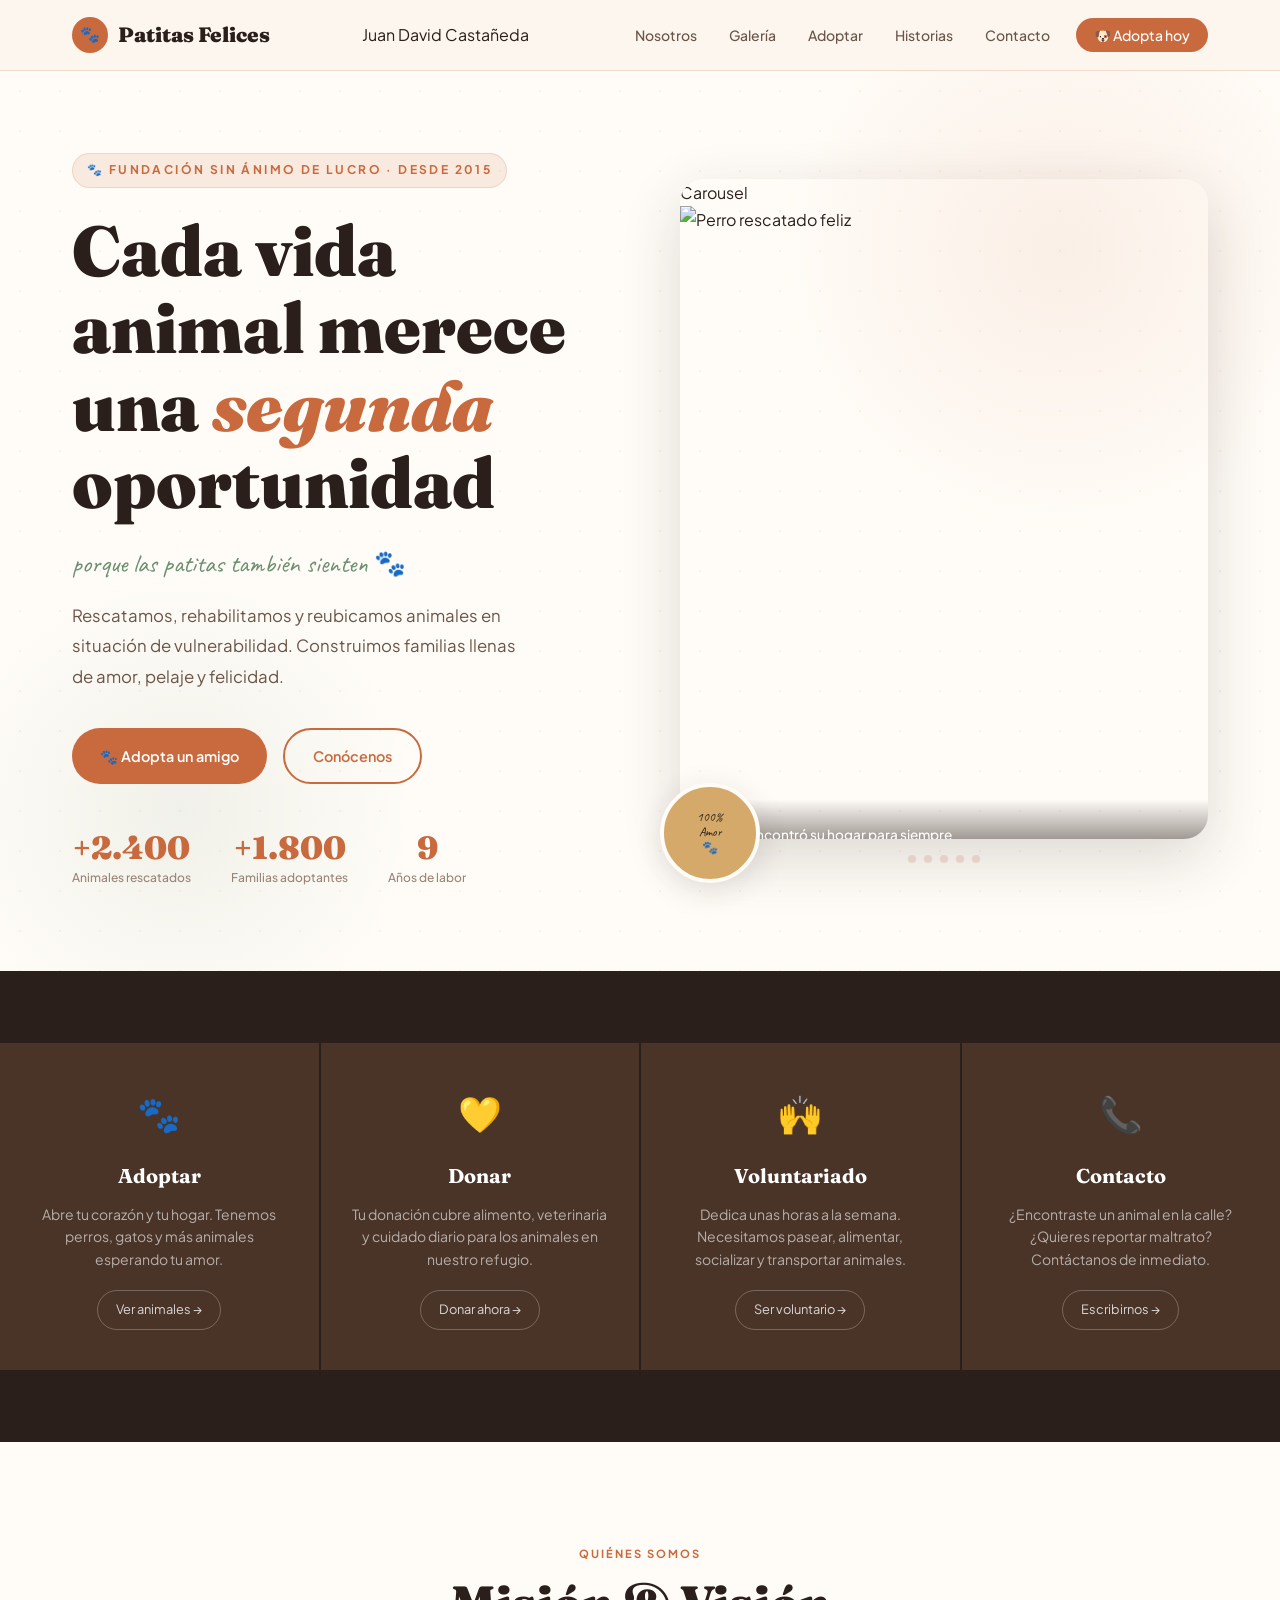
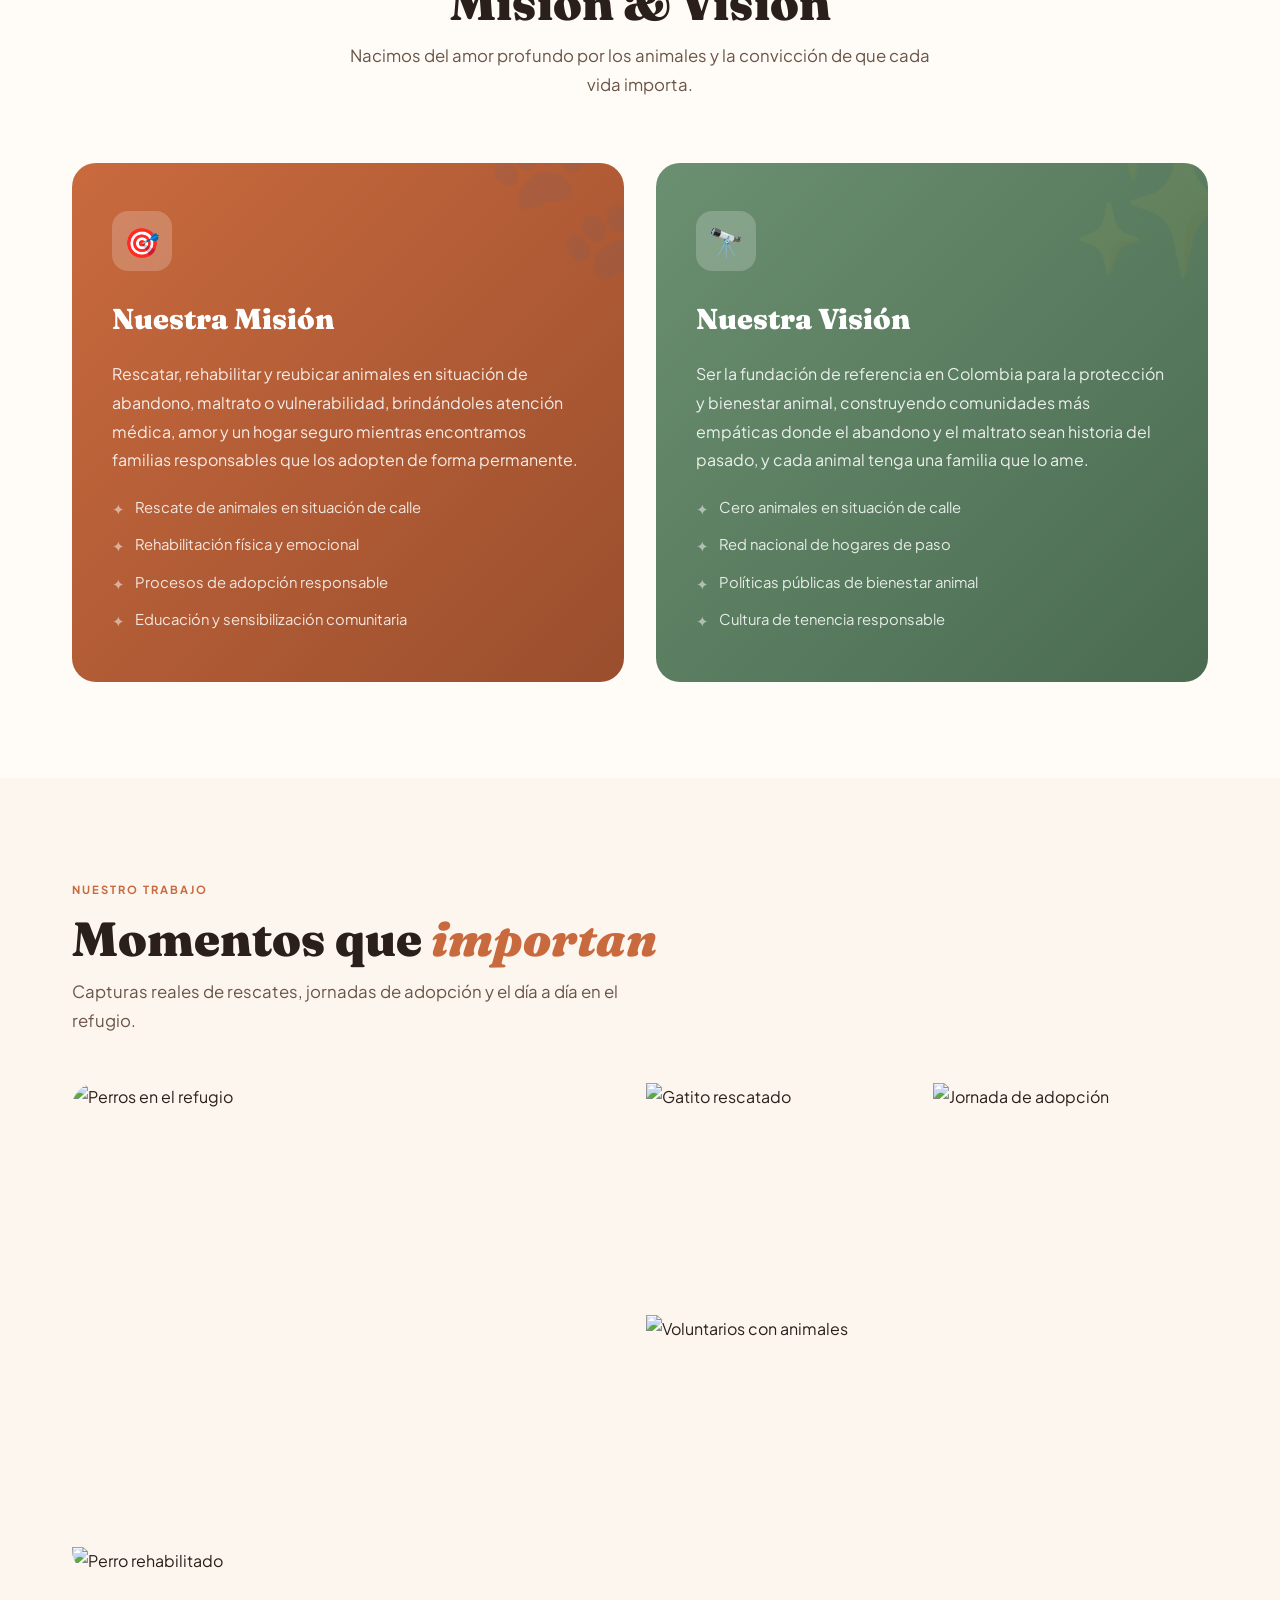
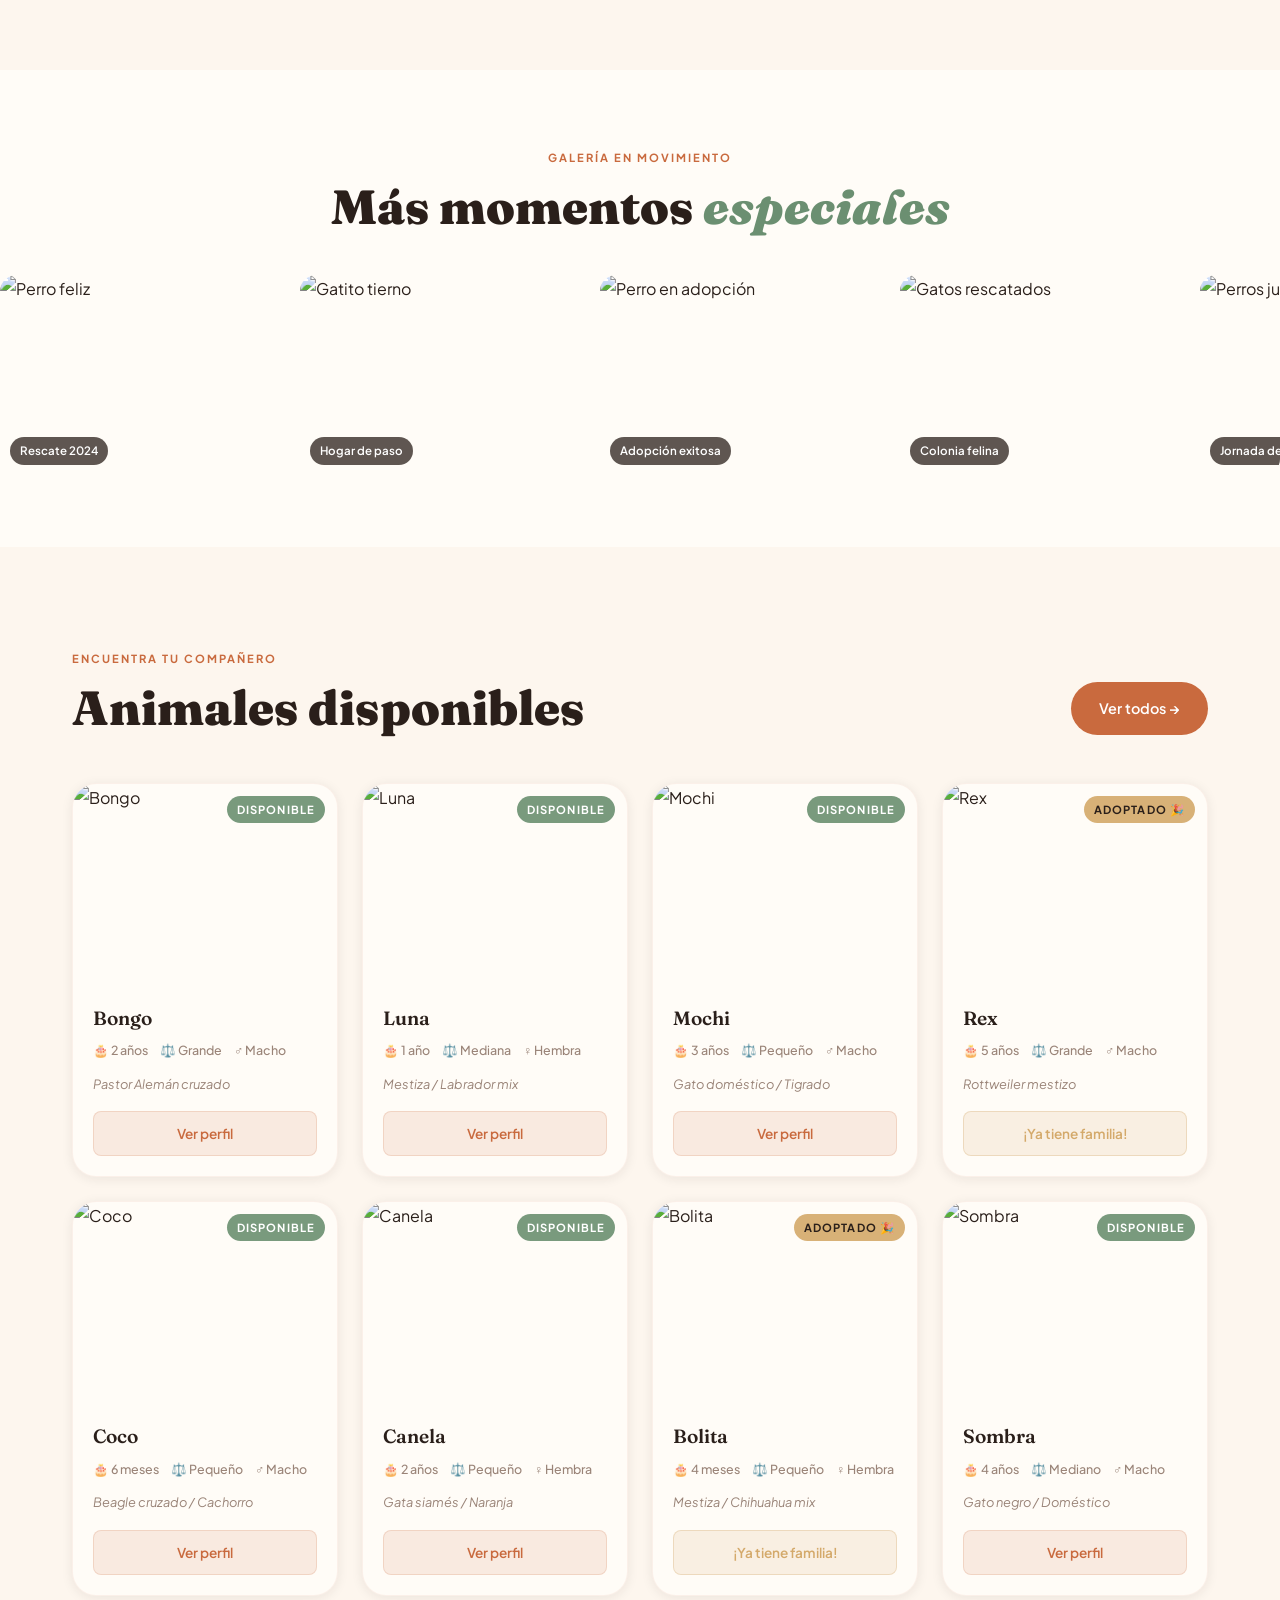
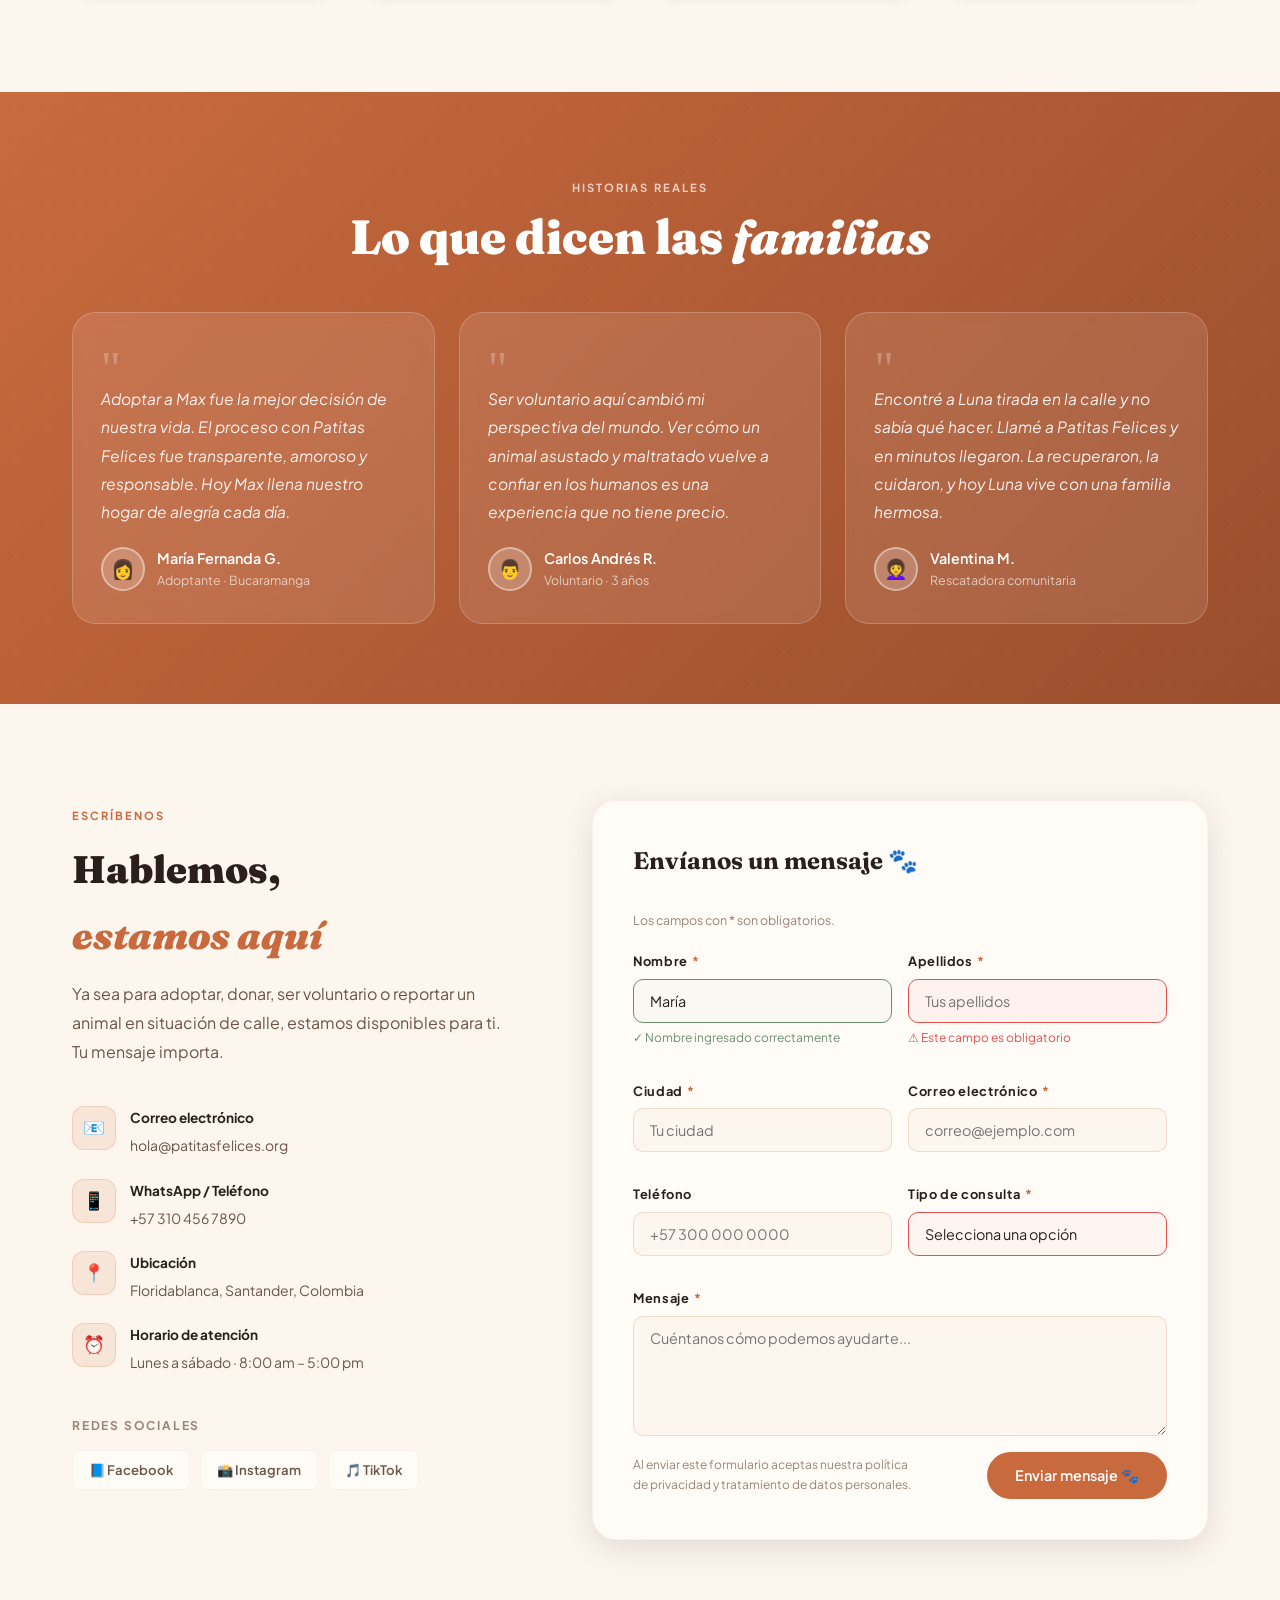
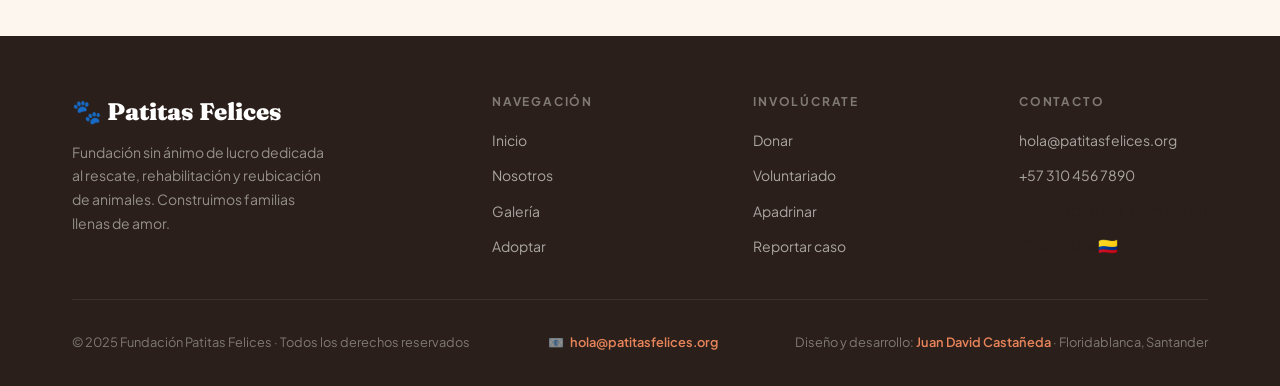
==== commit ab65c5a4: "Style.css y index.html" ====
--- a/index.html
+++ b/index.html
@@ -10,7 +10,7 @@
 <body>
 
   <!-- ============================
-       HEADER / NAV
+       HEADER / NAV navegador
        ============================ -->
   <header>
     <nav>
@@ -18,7 +18,7 @@
         <div class="nav-logo-icon">🐾</div>
         Patitas Felices
       </a>
-      <h3>Juan David Castaneda</h3>
+      <p>Juan David Castañeda</p>
 
       <!-- Mobile checkbox hack -->
       <input type="checkbox" id="nav-toggle" class="nav-toggle" aria-hidden="true">
@@ -54,8 +54,16 @@
         <div class="Juan_David-content">
           <span class="Juan_David-eyebrow">🐾 Fundación sin ánimo de lucro · Desde 2015</span>
           <h1 class="Juan_David-title">
+            <!--Cada vida
+               animal merece
+                una segunda
+                oportunidad-->
+
             Cada vida<br>animal merece<br>una <span class="accent">segunda</span><br>oportunidad
           </h1>
+
+          <!--porque las patitas también sienten-->
+          
           <p class="Juan_David-tagline">porque las patitas también sienten 🐾</p>
           <p class="Juan_David-desc">
             Rescatamos, rehabilitamos y reubicamos animales en situación de vulnerabilidad.
@@ -84,6 +92,8 @@
 
         <div class="Juan_David-visual">
           <div class="Juan_David-carousel">
+                            <p>Carousel</p>
+                            <!--Carusel fotos inicio -->
             <div class="Juan_David-carousel-track">
               <!-- Slide 1 -->
               <div class="Juan_David-carousel-slide">
@@ -245,11 +255,13 @@
     </section>
 
     <!-- ============================
-         CARRUSEL SECUNDARIO
+         CARRUSEL DE MOMENTOS ESPECIALES
          ============================ -->
     <section id="carrusel-secundario">
       <div class="carrusel-sec-header">
         <span class="label-tag">Galería en movimiento</span>
+
+        <!--/*mas momentos especiales*/-->
         <h2 class="section-title">Más momentos <span style="font-style:italic;color:var(--sage)">especiales</span></h2>
       </div>
 
--- a/css/style.css
+++ b/css/style.css
@@ -140,7 +140,7 @@
 }
 
 /* ============================================================
-   HEADER / NAV
+   HEADER / NAV navegador principal
    ============================================================ */
 header {
   position: sticky;
@@ -376,7 +376,7 @@
   margin-top: 4px;
 }
 
-/* Juan_David carousel */
+/*Carusel fotos inicio*/
 .Juan_David-visual {
   position: relative;
   animation: Juan_DavidFadeIn 1.1s ease-out 0.3s both;
